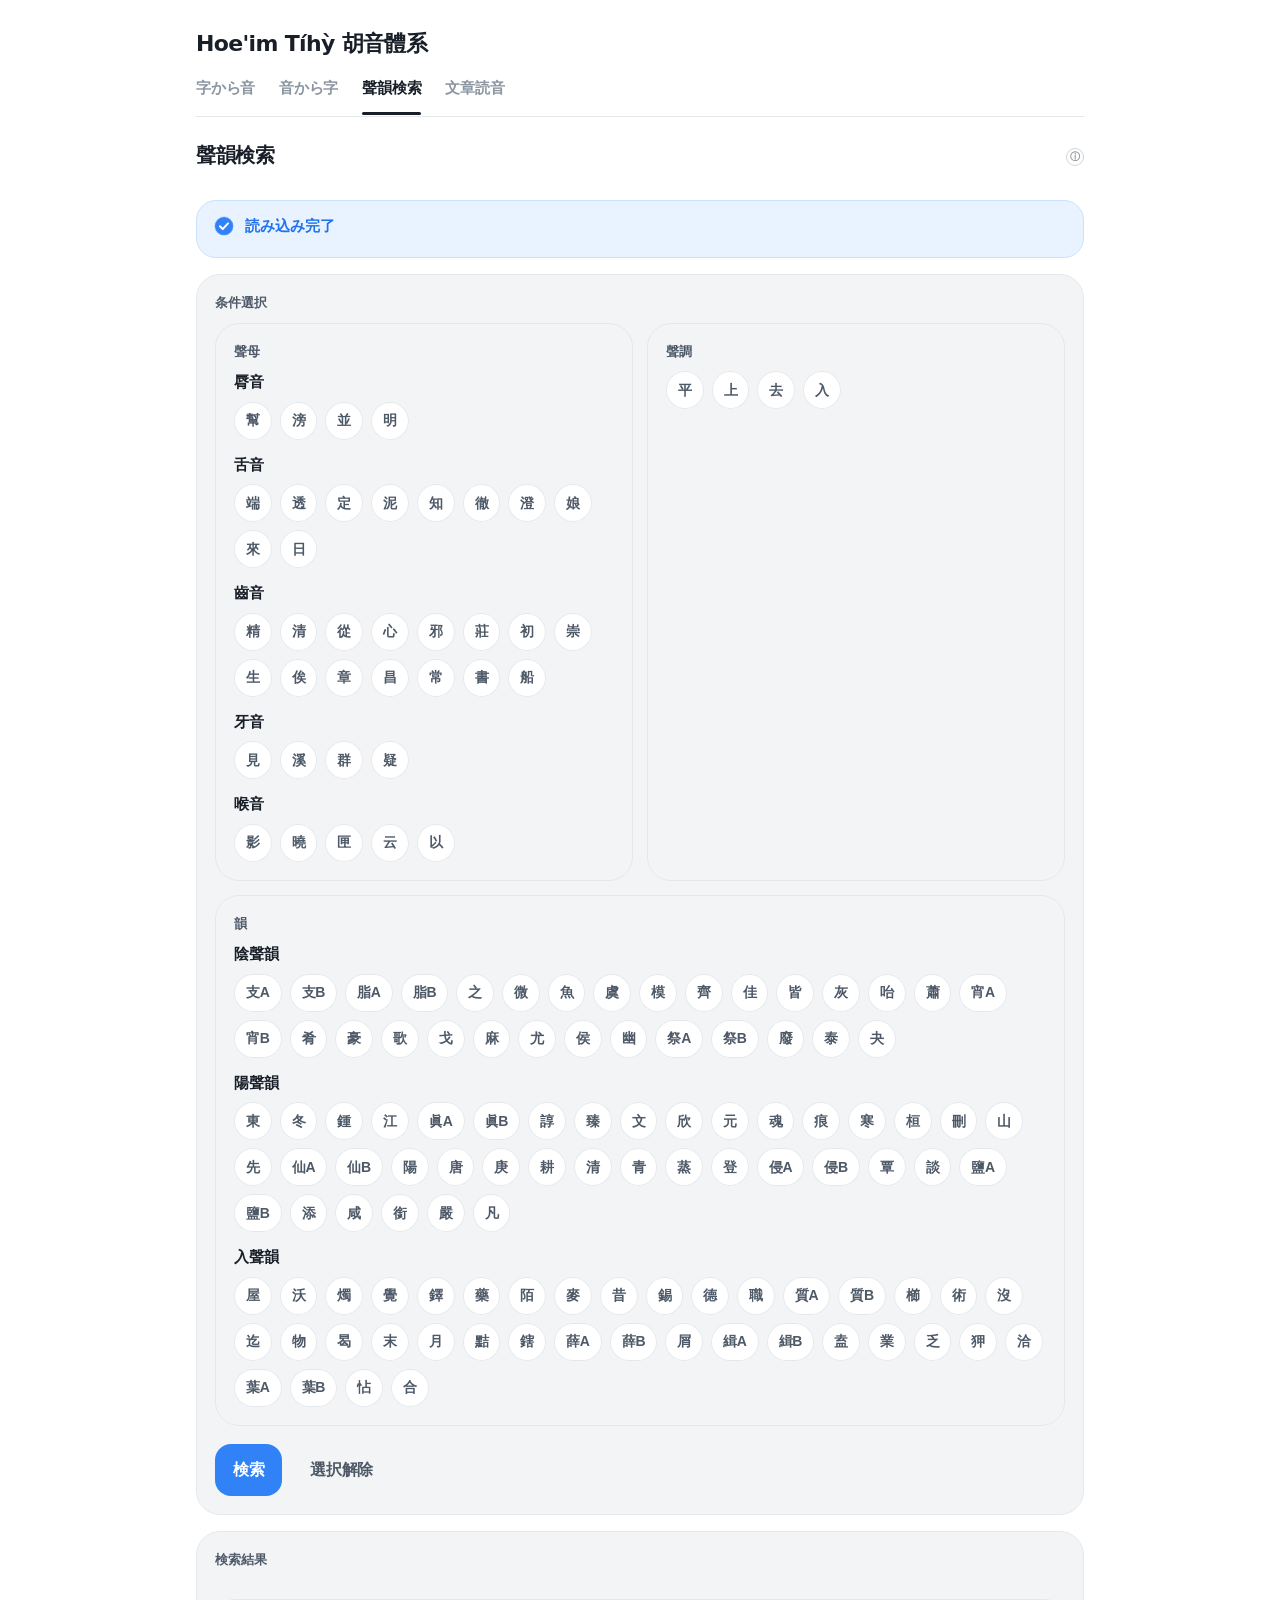
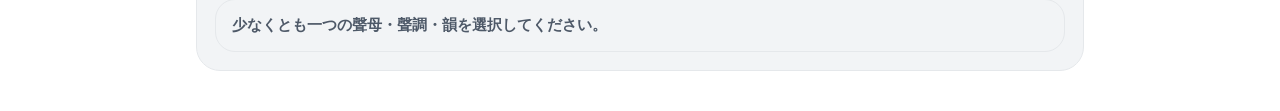
==== mc-tools.html @ c892bff5 "Add files via upload" ====
<!doctype html>
<html lang="ja">
<head>
  <meta charset="utf-8" />
  <meta name="viewport" content="width=device-width,initial-scale=1" />
  <title>Hoe'im Tíhỳ 胡音體系 | 聲韻検索</title>
  <link rel="stylesheet" href="./site.css?v=20260403n" />
</head>
<body>
<div class="wrap">
  <header class="siteHeader">
    <a class="brand" href="./index.html">Hoe'im Tíhỳ 胡音體系</a>
    <nav class="siteTabs" aria-label="Section navigation">
      <a class="siteTab" href="./index.html">字から音</a>
      <a class="siteTab" href="./sound-search.html">音から字</a>
      <a class="siteTab current" href="./mc-tools.html">聲韻検索</a>
      <a class="siteTab" href="./text-reader.html">文章読音</a>
    </nav>
  </header>

  <section class="card toolCard">
    <div class="sectionHeaderRow">
      <h2 class="sectionTitle">聲韻検索</h2>
      <details class="infoToggle">
        <summary aria-label="このページと使い方"><span class="infoIcon" aria-hidden="true">ⓘ</span></summary>
        <div class="infoPanel">
          <div class="infoLine">聲母・聲調・韻を複数選択して、中古音の条件から対応字を束で確認できます。</div>
          <div class="infoLine">聲母・聲調・韻を複数選択して一致する字を表示します。片方だけの選択でも検索できます。</div>
        </div>
      </details>
    </div>
    <div id="status" class="status warn">辞書を自動読み込み中…</div>

    <div class="filterPanel">
      <div class="sectionLabel">条件選択</div>
      <div class="filterPanels">
        <div class="filterPanel">
          <div class="sectionLabel">聲母</div>
          <div id="initialOptions" class="optionGroupStack"></div>
        </div>
        <div class="filterPanel">
          <div class="sectionLabel">聲調</div>
          <div id="toneOptions" class="optionGrid"></div>
        </div>
        <div class="filterPanel filterPanelWide">
          <div class="sectionLabel">韻</div>
          <div id="rimeOptions" class="optionGroupStack"></div>
        </div>
      </div>

      <div class="row actionRow">
        <button id="mcSearchBtn" class="btnAccent">検索</button>
        <button id="mcClearBtn" class="btnSecondary">選択解除</button>
      </div>
    </div>

    <div class="filterPanel">
      <div class="sectionLabel">検索結果</div>
      <div id="mcSummary" class="selectionMeta"></div>
      <div id="mcOut" class="out"></div>
    </div>
  </section>
</div>

<script src="./Kuankhiunn0704.txt.js?v=20260331a"></script>
<script src="./dictionary-core.js?v=20260421a"></script>
<script>
const core = window.HuDictionaryCore;
let dictionary = null;
const DEFAULT_SOURCE_URL = `./${core.LOCAL_SOURCE_NAME}`;
const selectedInitialMus = new Set();
const selectedRimeNames = new Set();
const selectedTones = new Set();

const TONE_ORDER = ["平", "上", "去", "入"];

const INITIAL_GROUPS = [
  { label: "脣音", values: ["幫", "滂", "並", "明", "非", "敷", "奉", "微"] },
  { label: "舌音", values: ["端", "透", "定", "泥", "知", "徹", "澄", "娘", "來", "日"] },
  { label: "齒音", values: ["精", "清", "從", "心", "邪", "莊", "初", "崇", "生", "俟", "章", "昌", "常", "書", "船", "照", "穿", "牀", "審", "禅"] },
  { label: "牙音", values: ["見", "溪", "群", "疑"] },
  { label: "喉音", values: ["影", "曉", "匣", "云", "以", "喩"] }
];

const YIN_RIMES = ["支A", "支B", "脂A", "脂B", "之", "微", "魚", "虞", "模", "齊", "佳", "皆", "灰", "咍", "蕭", "宵A", "宵B", "肴", "豪", "歌", "戈", "麻", "尤", "侯", "幽", "祭A", "祭B", "廢", "泰", "夬"];
const YANG_RIMES = ["東", "冬", "鍾", "江", "眞A", "眞B", "諄", "臻", "文", "欣", "元", "魂", "痕", "寒", "桓", "刪", "山", "先", "仙A", "仙B", "陽", "唐", "庚", "耕", "清", "青", "蒸", "登", "侵A", "侵B", "覃", "談", "鹽A", "鹽B", "添", "咸", "銜", "嚴", "凡"];
const RU_RIME_LABELS = {
  "東": "屋",
  "冬": "沃",
  "鍾": "燭",
  "江": "覺",
  "唐": "鐸",
  "陽": "藥",
  "庚": "陌",
  "耕": "麥",
  "清": "昔",
  "青": "錫",
  "登": "德",
  "蒸": "職",
  "眞A": "質A",
  "眞B": "質B",
  "臻": "櫛",
  "諄": "術",
  "魂": "沒",
  "欣": "迄",
  "文": "物",
  "寒": "曷",
  "桓": "末",
  "元": "月",
  "刪": "黠",
  "山": "鎋",
  "仙A": "薛A",
  "仙B": "薛B",
  "先": "屑",
  "侵A": "緝A",
  "侵B": "緝B",
  "談": "盍",
  "嚴": "業",
  "凡": "乏",
  "銜": "狎",
  "咸": "洽",
  "鹽A": "葉A",
  "鹽B": "葉B",
  "添": "怗",
  "覃": "合"
};

function setStatus(msg, kind = "warn"){
  const el = document.getElementById("status");
  el.className = `status ${kind}`;
  if (kind === "ok") {
    el.innerHTML = `
      <span class="statusContent">
        <span class="statusCheck" aria-hidden="true">
          <svg viewBox="0 0 24 24" focusable="false">
            <circle class="statusCheckCircle" cx="12" cy="12" r="10"></circle>
            <path class="statusCheckMark" d="M7.6 12.3l3 3.1 5.8-6.2"></path>
          </svg>
        </span>
        <span class="statusText">${core.escapeHtml(msg)}</span>
      </span>
    `;
    return;
  }
  el.textContent = msg;
}

function syncSelectionSet(target, allowedValues){
  const allowed = new Set(allowedValues);
  Array.from(target).forEach((value) => {
    if (!allowed.has(value)) target.delete(value);
  });
}

function toggleSelection(target, value){
  if (target.has(value)) target.delete(value);
  else target.add(value);
}

function buildGroupedSections(availableValues, groups){
  const available = new Set(availableValues);
  const used = new Set();
  const sections = [];

  groups.forEach((group) => {
    const options = group.values
      .filter((value) => available.has(value))
      .map((value) => ({ value, label: value }));
    if (!options.length) return;
    options.forEach((option) => used.add(option.value));
    sections.push({ label: group.label, options });
  });

  const extras = availableValues
    .filter((value) => !used.has(value))
    .map((value) => ({ value, label: value }));
  if (extras.length) sections.push({ label: "その他", options: extras });

  return sections;
}

function buildRimeSections(availableValues){
  const available = new Set(availableValues);
  const used = new Set();
  const sections = [];

  const yinOptions = YIN_RIMES
    .filter((value) => available.has(value))
    .map((value) => ({ value, label: value }));
  if (yinOptions.length) {
    yinOptions.forEach((option) => used.add(option.value));
    sections.push({ label: "陰聲韻", options: yinOptions });
  }

  const yangOptions = YANG_RIMES
    .filter((value) => available.has(value))
    .map((value) => ({ value, label: value }));
  if (yangOptions.length) {
    yangOptions.forEach((option) => used.add(option.value));
    sections.push({ label: "陽聲韻", options: yangOptions });
  }

  const ruOptions = Object.entries(RU_RIME_LABELS)
    .filter(([value]) => available.has(value))
    .map(([value, label]) => ({ value, label, forceTone: "入" }));
  if (ruOptions.length) sections.push({ label: "入聲韻", options: ruOptions });

  const extras = availableValues
    .filter((value) => !used.has(value))
    .map((value) => ({ value, label: value }));
  if (extras.length) sections.push({ label: "その他", options: extras });

  return sections;
}

function renderOptionButtons(containerId, values, selectedSet){
  const container = document.getElementById(containerId);
  container.innerHTML = "";

  if (!values.length) {
    container.innerHTML = '<div class="selectionMeta">辞書を読み込むと選択肢が出ます。</div>';
    return;
  }

  values.forEach((value) => {
    const button = document.createElement("button");
    button.type = "button";
    button.className = `optionChip${selectedSet.has(value) ? " selected" : ""}`;
    button.textContent = value;
    button.addEventListener("click", () => {
      toggleSelection(selectedSet, value);
      renderFilterControls();
      renderMcSearch();
    });
    container.appendChild(button);
  });
}

function renderGroupedOptionButtons(containerId, sections, selectedSet){
  const container = document.getElementById(containerId);
  container.innerHTML = "";

  if (!dictionary || !sections.length) {
    container.innerHTML = '<div class="selectionMeta">辞書を読み込むと選択肢が出ます。</div>';
    return;
  }

  sections.forEach((section) => {
    const group = document.createElement("div");
    group.className = "optionGroup";

    const title = document.createElement("div");
    title.className = "optionGroupTitle";
    title.textContent = section.label;
    group.appendChild(title);

    const grid = document.createElement("div");
    grid.className = "optionGrid";

    section.options.forEach((option) => {
      const button = document.createElement("button");
      button.type = "button";
      button.className = `optionChip${selectedSet.has(option.value) ? " selected" : ""}`;
      button.textContent = option.label;
      button.addEventListener("click", () => {
        toggleSelection(selectedSet, option.value);
        if (option.forceTone && selectedSet.has(option.value)) {
          selectedTones.add(option.forceTone);
        }
        renderFilterControls();
        renderMcSearch();
      });
      grid.appendChild(button);
    });

    group.appendChild(grid);
    container.appendChild(group);
  });
}

function formatToneList(tones){
  const toneSet = new Set(tones);
  return TONE_ORDER.filter((tone) => toneSet.has(tone));
}

function formatRimeSummary(rimes, tones){
  const toneList = formatToneList(tones);
  const useRuLabels = toneList.length === 1 && toneList[0] === "入";
  return rimes.map((rime) => useRuLabels ? (RU_RIME_LABELS[rime] || rime) : rime);
}

function renderFilterControls(){
  const initials = dictionary ? dictionary.initialMus : [];
  const rimes = dictionary ? dictionary.rimeNames : [];
  renderGroupedOptionButtons("initialOptions", buildGroupedSections(initials, INITIAL_GROUPS), selectedInitialMus);
  renderOptionButtons("toneOptions", TONE_ORDER, selectedTones);
  renderGroupedOptionButtons("rimeOptions", buildRimeSections(rimes), selectedRimeNames);
}

function renderMcSearch(){
  const summary = document.getElementById("mcSummary");
  const out = document.getElementById("mcOut");
  summary.textContent = "";
  out.innerHTML = "";

  if (!dictionary){
    out.innerHTML = '<div class="status warn">DBが未読み込みです。</div>';
    return;
  }

  const filters = {
    initialMus: Array.from(selectedInitialMus),
    rimeNames: Array.from(selectedRimeNames),
    tones: Array.from(selectedTones)
  };

  if (!filters.initialMus.length && !filters.rimeNames.length && !filters.tones.length) {
    out.innerHTML = '<div class="status warn">少なくとも一つの聲母・聲調・韻を選択してください。</div>';
    return;
  }

  const result = core.searchByMcFilters(dictionary, filters);
  const toneSummary = formatToneList(result.tones);
  const rimeSummary = formatRimeSummary(result.rimeNames, result.tones);
  summary.textContent = `聲母: ${result.initialMus.length ? result.initialMus.join(" / ") : "指定なし"} ・ 聲調: ${toneSummary.length ? toneSummary.join(" / ") : "指定なし"} ・ 韻: ${rimeSummary.length ? rimeSummary.join(" / ") : "指定なし"} ・ 一致字数: ${result.items.length} ・ 一致件数: ${result.entryCount}`;

  if (!result.items.length) {
    out.innerHTML = '<div class="status warn">一致する字は見つかりませんでした。</div>';
    return;
  }

  const block = document.createElement("div");
  block.className = "charBlock";

  const title = document.createElement("div");
  title.className = "charTitle";
  title.innerHTML = `<div class="readingHeading">結果</div><div class="meta">表示順：字順</div>`;
  block.appendChild(title);

  const grid = document.createElement("div");
  grid.className = "charGrid";

  result.items.forEach((item) => {
    const readingsHtml = item.readings.map((reading) =>
      `<span class="readingChip mono">${core.escapeHtml(reading)}</span>`
    ).join("");

    const tile = document.createElement("div");
    tile.className = "charTile";
    tile.title = item.xiaoyun.join(" / ");
    tile.innerHTML = `
      <div class="charTileHan">${core.escapeHtml(item.char)}</div>
      <div class="charTileMeta">${core.escapeHtml(item.initialMus.join("・"))} / ${core.escapeHtml(item.rimeNames.join("・"))} / ${core.escapeHtml(item.tones.join("・"))}</div>
      ${item.matchCount > 1 ? `<div class="charTileMeta">${item.matchCount}件</div>` : ""}
      <div class="charTileReadings">${readingsHtml}</div>
    `;
    grid.appendChild(tile);
  });

  block.appendChild(grid);
  out.appendChild(block);
}

async function loadDictionary(rawUrl = DEFAULT_SOURCE_URL){
  try {
    setStatus(`取得中… ${core.normalizeTextUrl(rawUrl)}`, "warn");
    const result = await core.loadDictionaryFromUrl(rawUrl);
    dictionary = result.dictionary;
    syncSelectionSet(selectedInitialMus, dictionary.initialMus);
    syncSelectionSet(selectedRimeNames, dictionary.rimeNames);
    syncSelectionSet(selectedTones, TONE_ORDER);
    renderFilterControls();
    renderMcSearch();
    setStatus(
      "読み込み完了",
      dictionary.stats.missingCount ? "warn" : "ok"
    );
  } catch (error) {
    setStatus(`取得失敗：${String(error)}`, "bad");
  }
}

document.getElementById("mcSearchBtn").addEventListener("click", renderMcSearch);
document.getElementById("mcClearBtn").addEventListener("click", () => {
  selectedInitialMus.clear();
  selectedRimeNames.clear();
  selectedTones.clear();
  renderFilterControls();
  renderMcSearch();
});

window.addEventListener("DOMContentLoaded", () => {
  renderFilterControls();
  loadDictionary();
});
</script>
</body>
</html>
---- site.css ----
:root {
  color-scheme: light;
  --bg: #ffffff;
  --surface: #ffffff;
  --surface-soft: #f2f4f6;
  --surface-muted: #eef2f5;
  --surface-accent: #e8f3ff;
  --line: #e5e8eb;
  --line-strong: #d1d6db;
  --text: #191f28;
  --text-soft: #4e5968;
  --text-muted: #8b95a1;
  --accent: #3182f6;
  --accent-strong: #2272eb;
  --accent-soft: #e8f3ff;
  --accent-line: #c9e2ff;
  --danger: #f04452;
  --danger-soft: #ffeeee;
  --danger-line: #ffd4d6;
  --shadow-sm: 0 1px 2px rgba(2, 32, 71, 0.04), 0 8px 24px rgba(2, 32, 71, 0.04);
  --shadow-focus: 0 0 0 4px rgba(49, 130, 246, 0.15);
}

* {
  box-sizing: border-box;
}

html {
  background: var(--bg);
}

body {
  margin: 0;
  background: var(--bg);
  color: var(--text);
  font-family: system-ui, -apple-system, "Segoe UI", Roboto, "Noto Sans JP", sans-serif;
  line-height: 1.5;
}

a {
  color: inherit;
}

.wrap {
  display: flex;
  flex-direction: column;
  gap: 18px;
  max-width: 920px;
  margin: 0 auto;
  padding: 28px 16px 40px;
}

.siteHeader {
  display: flex;
  flex-direction: column;
  gap: 18px;
  padding: 0 0 6px;
}

.brand {
  display: inline-block;
  text-decoration: none;
  color: var(--text);
  font-size: 22px;
  line-height: 31px;
  font-weight: 700;
  letter-spacing: -0.03em;
}

.siteTabs {
  display: flex;
  align-items: center;
  gap: 24px;
  overflow-x: auto;
  padding-bottom: 2px;
  border-bottom: 1px solid var(--line);
  scrollbar-width: none;
}

.siteTabs::-webkit-scrollbar {
  display: none;
}

.siteTab {
  position: relative;
  flex: 0 0 auto;
  padding: 0 0 14px;
  text-decoration: none;
  color: var(--text-muted);
  font-size: 15px;
  line-height: 22.5px;
  font-weight: 600;
  letter-spacing: -0.015em;
  transition: color 0.18s ease;
}

.siteTab:hover,
.siteTab.current {
  color: var(--text);
}

.siteTab.current::after {
  content: "";
  position: absolute;
  left: 0;
  right: 0;
  bottom: -1px;
  height: 3px;
  border-radius: 999px;
  background: var(--text);
}

.pageLead {
  margin: 0 0 14px;
  color: var(--text-soft);
  font-size: 15px;
  line-height: 22.5px;
  max-width: 680px;
}

.infoToggle {
  position: relative;
  display: inline-block;
  flex: 0 0 auto;
  margin: 0;
  padding: 0;
  border: 0;
  background: transparent;
}

.infoToggle summary {
  display: inline-flex;
  align-items: center;
  justify-content: center;
  width: 18px;
  height: 18px;
  padding: 0;
  border-radius: 999px;
  border: 1px solid var(--line-strong);
  background: var(--surface);
  box-shadow: none;
  color: var(--text-muted);
  cursor: pointer;
  list-style: none;
  font-size: 10px;
  line-height: 1;
  font-weight: 700;
  transition: background-color 0.18s ease, color 0.18s ease, border-color 0.18s ease, box-shadow 0.18s ease;
}

.infoToggle summary::-webkit-details-marker {
  display: none;
}

.infoToggle summary:hover {
  background: var(--surface-soft);
  color: var(--text-soft);
}

.infoToggle[open] summary {
  background: var(--surface);
  color: var(--accent-strong);
  border-color: var(--accent-strong);
  box-shadow: 0 8px 20px rgba(49, 130, 246, 0.12);
}

.infoIcon {
  display: inline-flex;
  align-items: center;
  justify-content: center;
  width: 100%;
  height: 100%;
  color: currentColor;
  font-size: 10px;
  line-height: 1;
  font-weight: 700;
  font-style: normal;
}

.infoToggle[open] .infoIcon {
  color: currentColor;
}

.infoPanel {
  position: absolute;
  right: 0;
  left: auto;
  top: calc(100% + 12px);
  z-index: 40;
  width: min(420px, calc(100vw - 48px));
  padding: 14px 16px;
  border: 1px solid var(--line);
  border-radius: 22px;
  background: var(--surface);
  color: var(--text-soft);
  box-shadow: 0 18px 40px rgba(25, 31, 40, 0.12), 0 2px 6px rgba(25, 31, 40, 0.06);
  font-size: 15px;
  line-height: 22.5px;
  animation: infoPopupIn 180ms ease-out;
}

.infoLine + .infoLine {
  margin-top: 8px;
}

@keyframes infoPopupIn {
  0% {
    opacity: 0;
    transform: translateY(-4px) scale(0.98);
  }
  100% {
    opacity: 1;
    transform: translateY(0) scale(1);
  }
}

.sectionHeaderRow {
  display: flex;
  align-items: center;
  justify-content: space-between;
  gap: 12px;
}

.sectionHeaderRowLabel {
  margin-bottom: 10px;
}

.sectionHeaderRow .sectionTitle,
.sectionHeaderRow .sectionLabel {
  margin: 0;
}

.card {
  padding: 0;
  border: 0;
  border-radius: 0;
  background: transparent;
  box-shadow: none;
}

.grid2 {
  display: grid;
  grid-template-columns: 1fr 1fr;
  gap: 12px;
}

.row {
  display: flex;
  flex-wrap: wrap;
  align-items: center;
  gap: 10px;
}

.actionRow {
  margin-top: 18px;
}

input[type="text"],
input[type="url"],
textarea {
  appearance: none;
  width: 100%;
  border: 0;
  border-radius: 18px;
  background: var(--surface-soft);
  color: var(--text);
  transition: box-shadow 0.18s ease, background-color 0.18s ease;
}

input[type="text"],
input[type="url"] {
  flex: 1 1 280px;
  min-width: 0;
  min-height: 54px;
  padding: 0 18px;
  font-size: 17px;
  line-height: 25.5px;
  font-weight: 500;
}

textarea {
  min-height: 148px;
  padding: 16px 18px;
  resize: vertical;
  font-size: 15px;
  line-height: 22.5px;
  font-family: system-ui, -apple-system, "Segoe UI", Roboto, "Noto Sans JP", sans-serif;
}

input::placeholder,
textarea::placeholder {
  color: var(--text-muted);
}

input[type="text"]:focus,
input[type="url"]:focus,
textarea:focus {
  outline: none;
  background: var(--surface);
  box-shadow: var(--shadow-focus);
}

#rimeNames,
#missingKeys {
  font-family: ui-monospace, SFMono-Regular, Menlo, Consolas, monospace;
  font-size: 13px;
  line-height: 19.5px;
}

button {
  touch-action: manipulation;
  -webkit-tap-highlight-color: rgba(0, 0, 0, 0);
  display: inline-flex;
  align-items: center;
  justify-content: center;
  min-height: 52px;
  padding: 0 18px;
  border: 0;
  border-radius: 16px;
  background: var(--surface-soft);
  color: var(--text-soft);
  cursor: pointer;
  font-size: 16px;
  line-height: 24px;
  font-weight: 600;
  letter-spacing: -0.02em;
  transition: background-color 0.18s ease, color 0.18s ease, box-shadow 0.18s ease, transform 0.18s ease;
}

button:hover {
  background: var(--surface-muted);
}

button:focus-visible {
  outline: none;
  box-shadow: var(--shadow-focus);
}

button:active {
  transform: translateY(1px);
}

.btnAccent {
  background: var(--accent);
  color: #ffffff;
}

.btnAccent:hover {
  background: var(--accent-strong);
}

.btnSecondary {
  background: var(--surface-soft);
  color: var(--text-soft);
}

.btnSecondary:hover {
  background: var(--surface-muted);
  color: var(--text);
}

.hint {
  margin-top: 10px;
  color: var(--text-soft);
  font-size: 13px;
  line-height: 19.5px;
}

.status {
  margin-top: 14px;
  padding: 14px 16px;
  border: 1px solid var(--line);
  border-radius: 20px;
  background: var(--surface-soft);
  color: var(--text-soft);
  font-size: 15px;
  line-height: 22.5px;
  font-weight: 600;
}

.statusContent {
  display: inline-flex;
  align-items: center;
  gap: 10px;
}

.statusText {
  display: inline-block;
}

.statusCheck {
  width: 22px;
  height: 22px;
  flex: 0 0 auto;
}

.statusCheck svg {
  display: block;
  width: 100%;
  height: 100%;
}

.statusCheckCircle {
  fill: var(--accent);
  transform-origin: 50% 50%;
  animation: statusCheckPop 360ms cubic-bezier(0.2, 0.9, 0.28, 1.12) both;
}

.statusCheckMark {
  fill: none;
  stroke: #ffffff;
  stroke-width: 2.2;
  stroke-linecap: round;
  stroke-linejoin: round;
  stroke-dasharray: 16;
  stroke-dashoffset: 16;
  animation: statusCheckDraw 260ms ease-out 120ms forwards;
}

.ok {
  background: var(--accent-soft);
  border-color: var(--accent-line);
  color: var(--accent-strong);
}

.warn {
  background: var(--surface-soft);
  border-color: var(--line);
  color: var(--text-soft);
}

.bad {
  background: var(--danger-soft);
  border-color: var(--danger-line);
  color: var(--danger);
}

@keyframes statusCheckPop {
  0% {
    opacity: 0;
    transform: scale(0.72);
  }
  100% {
    opacity: 1;
    transform: scale(1);
  }
}

@keyframes statusCheckDraw {
  0% {
    stroke-dashoffset: 16;
  }
  100% {
    stroke-dashoffset: 0;
  }
}

.out {
  display: flex;
  flex-direction: column;
  gap: 16px;
  margin-top: 16px;
}

.charBlock {
  padding: 18px;
  border: 1px solid var(--line);
  border-radius: 24px;
  background: var(--surface-soft);
}

.charTitle {
  display: flex;
  align-items: center;
  justify-content: space-between;
  gap: 12px;
  flex-wrap: wrap;
}

.han,
.readingHeading {
  color: var(--text);
  font-size: 22px;
  line-height: 31px;
  font-weight: 700;
  letter-spacing: -0.03em;
}

.meta {
  color: var(--text-soft);
  font-size: 13px;
  line-height: 19.5px;
}

.entry {
  margin-top: 12px;
  padding: 16px;
  border-radius: 22px;
  background: var(--surface);
  box-shadow: inset 0 0 0 1px var(--line);
}

.entryHeader {
  display: flex;
  align-items: center;
  flex-wrap: wrap;
  gap: 8px;
}

.tag {
  display: inline-flex;
  align-items: center;
  min-height: 28px;
  padding: 0 10px;
  border-radius: 999px;
  background: var(--surface-soft);
  color: var(--text-soft);
  box-shadow: inset 0 0 0 1px var(--line);
  font-size: 12px;
  line-height: 18px;
  font-weight: 600;
}

.mono {
  font-family: ui-monospace, SFMono-Regular, Menlo, Consolas, monospace;
}

.reading {
  margin-top: 10px;
  color: var(--text);
  font-size: 20px;
  line-height: 29px;
  font-weight: 700;
}

.small {
  margin-top: 8px;
  color: var(--text-soft);
  font-size: 13px;
  line-height: 19.5px;
}

.resultsSummary {
  padding: 12px 14px;
  border-radius: 18px;
  background: var(--surface-soft);
  color: var(--text-soft);
  font-size: 13px;
  line-height: 19.5px;
}

.resultsSummary:empty,
.selectionMeta:empty {
  display: none;
}

.charGrid {
  display: grid;
  grid-template-columns: repeat(auto-fit, minmax(140px, 1fr));
  gap: 12px;
  margin-top: 14px;
}

.charTile {
  min-width: 0;
  padding: 16px 14px;
  border: 1px solid var(--line);
  border-radius: 22px;
  background: var(--surface);
  text-align: left;
}

.charTileHan {
  color: var(--text);
  font-size: 28px;
  line-height: 1.05;
  font-weight: 700;
  letter-spacing: -0.03em;
}

.charTileMeta {
  margin-top: 8px;
  color: var(--text-soft);
  font-size: 12px;
  line-height: 18px;
}

.charTileReadings {
  display: flex;
  flex-wrap: wrap;
  justify-content: flex-start;
  gap: 6px;
  margin-top: 12px;
}

.readingChip {
  display: inline-flex;
  align-items: center;
  min-height: 28px;
  padding: 0 10px;
  border-radius: 999px;
  background: var(--surface-soft);
  color: var(--text-soft);
  box-shadow: inset 0 0 0 1px rgba(78, 89, 104, 0.08);
  font-size: 12px;
  line-height: 18px;
  font-weight: 600;
}

.readingChip.matched {
  background: var(--accent-soft);
  color: var(--accent-strong);
  box-shadow: inset 0 0 0 1px var(--accent-line);
}

details {
  margin-top: 16px;
  padding: 0 16px 16px;
  border: 1px solid var(--line);
  border-radius: 22px;
  background: var(--surface-soft);
}

summary {
  padding: 16px 0 14px;
  cursor: pointer;
  color: var(--text);
  font-size: 15px;
  line-height: 22.5px;
  font-weight: 600;
}

summary::marker {
  color: var(--text-muted);
}

.toolGrid {
  display: grid;
  grid-template-columns: minmax(0, 1.15fr) minmax(0, 0.85fr);
  gap: 16px;
  margin-top: 16px;
}

.toolCard {
  display: flex;
  flex-direction: column;
  gap: 16px;
}

.sectionTitle {
  margin: 0;
  color: var(--text);
  font-size: 20px;
  line-height: 29px;
  font-weight: 700;
  letter-spacing: -0.025em;
}

.sectionLead {
  margin: 0;
  color: var(--text-soft);
  font-size: 15px;
  line-height: 22.5px;
}

.filterPanels {
  display: grid;
  grid-template-columns: 1fr 1fr;
  gap: 14px;
}

.filterPanel {
  padding: 18px;
  border: 1px solid var(--line);
  border-radius: 24px;
  background: var(--surface-soft);
}

.searchPanel {
  background: var(--surface);
}

.filterPanelWide {
  grid-column: 1 / -1;
}

.sectionLabel {
  margin: 0 0 10px;
  color: var(--text-soft);
  font-size: 13px;
  line-height: 19.5px;
  font-weight: 600;
}

.optionGroupStack {
  display: flex;
  flex-direction: column;
  gap: 14px;
}

.optionGroup {
  display: flex;
  flex-direction: column;
  gap: 8px;
}

.optionGroupTitle {
  margin: 0;
  color: var(--text);
  font-size: 15px;
  line-height: 22.5px;
  font-weight: 700;
}

.optionGrid {
  display: flex;
  flex-wrap: wrap;
  gap: 8px;
  max-height: 320px;
  overflow: auto;
}

.optionChip {
  min-height: 38px;
  padding: 0 12px;
  border-radius: 999px;
  background: var(--surface);
  color: var(--text-soft);
  box-shadow: inset 0 0 0 1px var(--line);
  font-size: 14px;
  line-height: 21px;
  font-weight: 600;
}

.optionChip:hover {
  background: var(--surface-muted);
}

.optionChip.selected {
  background: var(--accent-soft);
  color: var(--accent-strong);
  box-shadow: inset 0 0 0 1px var(--accent-line);
}

.optionChip.selected:hover {
  background: var(--accent-soft);
}

.selectionMeta {
  color: var(--text-soft);
  font-size: 13px;
  line-height: 19.5px;
}

.textAreaInput,
.textAreaOutput {
  min-height: 180px;
  font-size: 17px;
  line-height: 25.5px;
}

.textAreaOutput {
  min-height: 220px;
}

.transcriptionComposer {
  min-height: 220px;
  padding: 16px 18px;
  border: 1px solid var(--line);
  border-radius: 24px;
  background: var(--surface-soft);
  color: var(--text);
  font-size: 17px;
  line-height: 2;
  white-space: pre-wrap;
  word-break: break-word;
}

.transcriptionToken {
  display: inline;
  color: var(--text);
}

.transcriptionHoverTarget {
  display: inline-block;
  cursor: default;
}

.transcriptionMissing {
  color: var(--text-soft);
}

.transcriptionChoices {
  display: inline-flex;
  flex-wrap: wrap;
  gap: 6px;
  margin: 0 2px;
  vertical-align: middle;
}

.transcriptionChoice {
  min-height: 24px;
  padding: 0 8px;
  border-radius: 999px;
  background: var(--surface);
  color: var(--text-soft);
  box-shadow: inset 0 0 0 1px var(--line);
  font-size: 12px;
  line-height: 18px;
  font-weight: 600;
}

.transcriptionChoice:hover {
  background: var(--surface-muted);
}

.transcriptionChoice.selected {
  background: var(--accent-soft);
  color: var(--accent-strong);
  box-shadow: inset 0 0 0 1px var(--accent-line);
}

.transcriptionChoice.selected:hover {
  background: var(--accent-soft);
}

.floatingMemo {
  position: fixed;
  left: 0;
  top: 0;
  z-index: 1000;
  display: none;
  min-height: 24px;
  padding: 4px 8px;
  border: 1px solid rgba(0, 0, 0, 0.08);
  border-radius: 10px;
  background: rgba(25, 31, 40, 0.96);
  color: #ffffff;
  box-shadow: 0 10px 24px rgba(0, 0, 0, 0.18);
  font-size: 12px;
  line-height: 18px;
  font-weight: 600;
  white-space: nowrap;
  pointer-events: none;
}

.floatingMemo.visible {
  display: block;
}

@media (max-width: 760px) {
  .wrap {
    padding: 14px 12px 28px;
  }

  .siteHeader,
  .card {
    padding: 0;
    border-radius: 0;
  }

  .brand {
    font-size: 20px;
    line-height: 29px;
  }

  .siteTabs {
    gap: 20px;
  }

  .grid2,
  .toolGrid,
  .filterPanels {
    grid-template-columns: 1fr;
  }

  .row > input[type="text"],
  .row > input[type="url"] {
    flex-basis: 100%;
  }

  .row > button {
    flex: 1 1 140px;
  }

  .charGrid {
    grid-template-columns: repeat(auto-fit, minmax(128px, 1fr));
  }

  .transcriptionComposer,
  .textAreaInput,
  .textAreaOutput {
    min-height: 180px;
  }
}
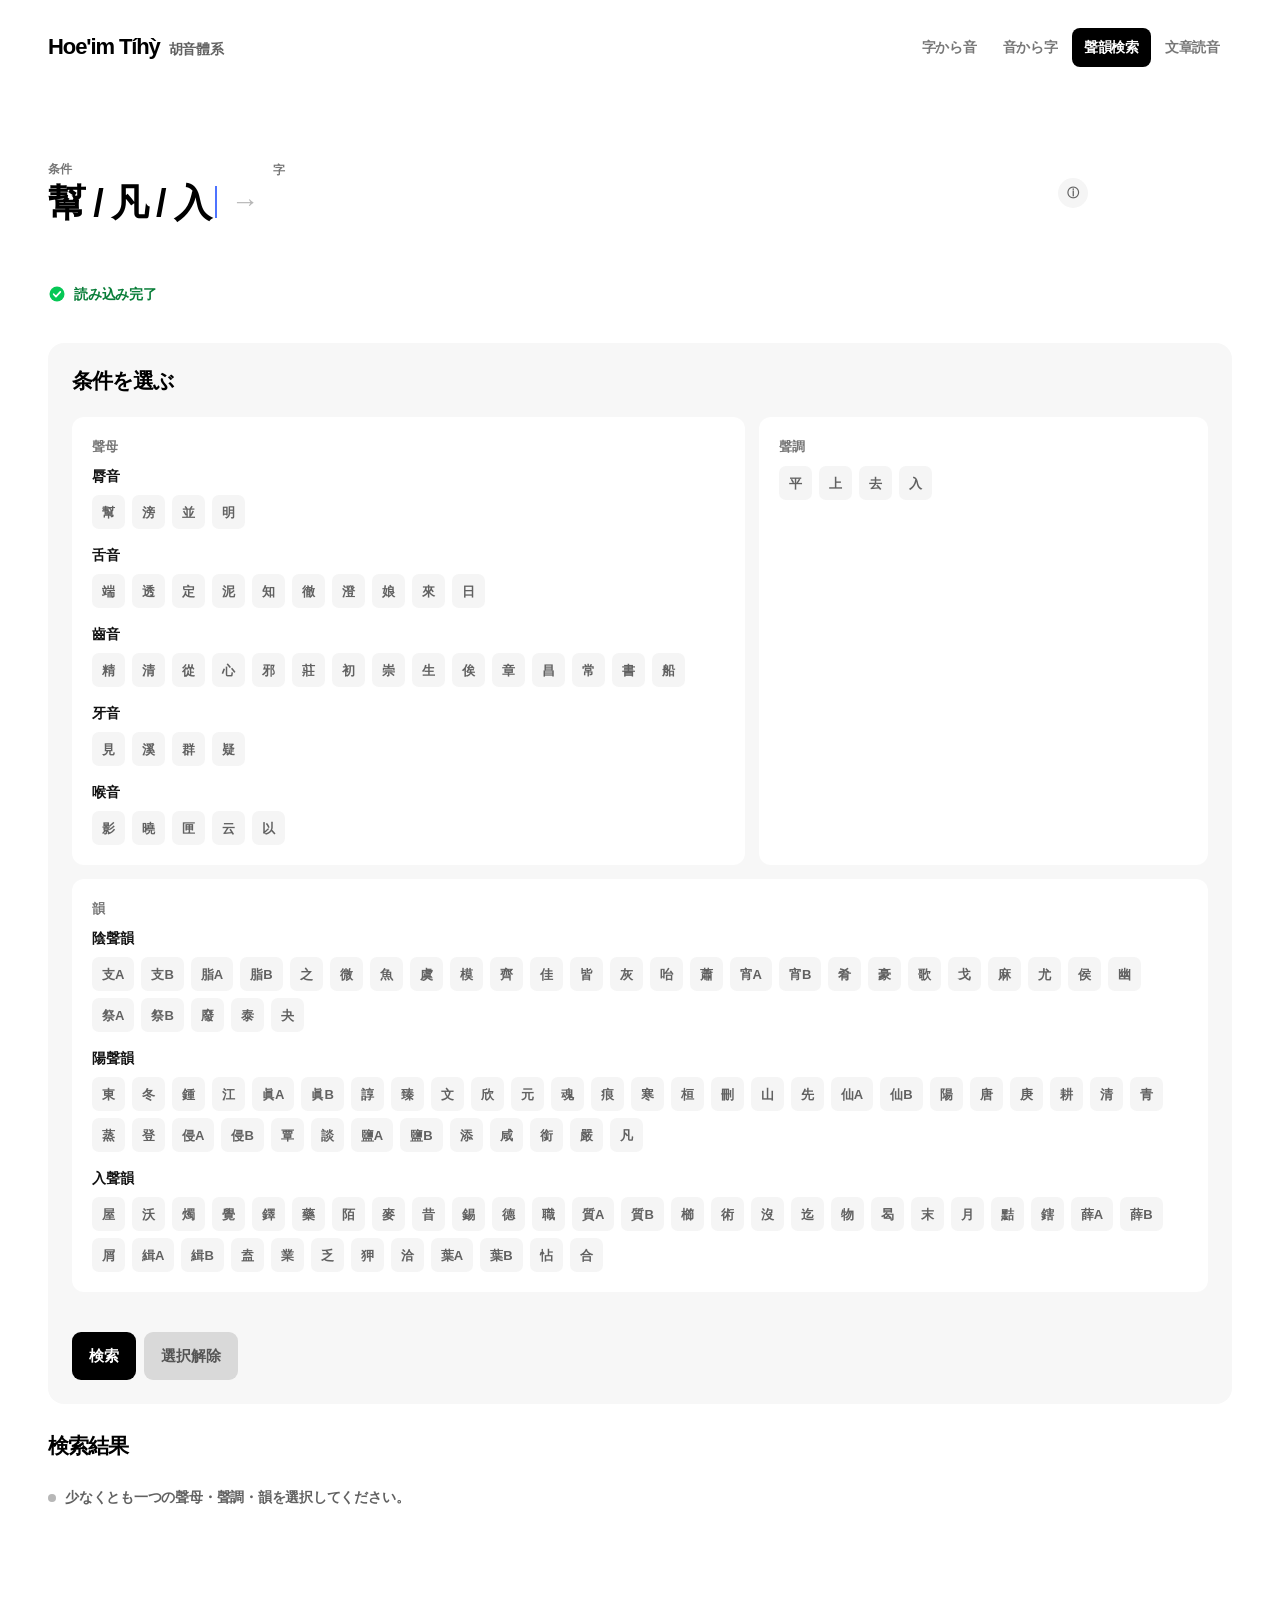
==== commit ba6a9cf6: "Add files via upload" ====
--- a/mc-tools.html
+++ b/mc-tools.html
@@ -4,12 +4,12 @@
   <meta charset="utf-8" />
   <meta name="viewport" content="width=device-width,initial-scale=1" />
   <title>Hoe'im Tíhỳ 胡音體系 | 聲韻検索</title>
-  <link rel="stylesheet" href="./site.css?v=20260403n" />
+  <link rel="stylesheet" href="./site.css?v=20260829g" />
 </head>
 <body>
-<div class="wrap">
-  <header class="siteHeader">
-    <a class="brand" href="./index.html">Hoe'im Tíhỳ 胡音體系</a>
+<div class="appShell">
+  <header class="globalHeader">
+    <a class="brand" href="./index.html"><span>Hoe'im Tíhỳ</span><span class="brandScript">胡音體系</span></a>
     <nav class="siteTabs" aria-label="Section navigation">
       <a class="siteTab" href="./index.html">字から音</a>
       <a class="siteTab" href="./sound-search.html">音から字</a>
@@ -18,9 +18,15 @@
     </nav>
   </header>
 
-  <section class="card toolCard">
-    <div class="sectionHeaderRow">
-      <h2 class="sectionTitle">聲韻検索</h2>
+  <main class="workspace">
+  <section class="toolCard">
+    <section class="toolDemo" data-tool-demo="mc" aria-label="聲韻から字の例">
+      <h1 class="visuallyHidden">聲韻検索</h1>
+      <div class="toolDemoTrack" aria-hidden="true">
+        <div class="toolDemoPart"><span class="toolDemoKicker">条件</span><span class="toolDemoValue toolDemoInput" data-demo-input></span></div>
+        <span class="toolDemoArrow">→</span>
+        <div class="toolDemoPart"><span class="toolDemoKicker">字</span><span class="toolDemoValue toolDemoOutput" data-demo-output></span></div>
+      </div>
       <details class="infoToggle">
         <summary aria-label="このページと使い方"><span class="infoIcon" aria-hidden="true">ⓘ</span></summary>
         <div class="infoPanel">
@@ -28,11 +34,11 @@
           <div class="infoLine">聲母・聲調・韻を複数選択して一致する字を表示します。片方だけの選択でも検索できます。</div>
         </div>
       </details>
-    </div>
+    </section>
     <div id="status" class="status warn">辞書を自動読み込み中…</div>
 
-    <div class="filterPanel">
-      <div class="sectionLabel">条件選択</div>
+    <section class="filterWorkspace">
+      <div class="sectionBar"><h2 class="sectionTitle">条件を選ぶ</h2></div>
       <div class="filterPanels">
         <div class="filterPanel">
           <div class="sectionLabel">聲母</div>
@@ -52,18 +58,22 @@
         <button id="mcSearchBtn" class="btnAccent">検索</button>
         <button id="mcClearBtn" class="btnSecondary">選択解除</button>
       </div>
-    </div>
-
-    <div class="filterPanel">
-      <div class="sectionLabel">検索結果</div>
+    </section>
+
+    <section class="resultsArea">
+      <div class="sectionBar"><h2 class="sectionTitle">検索結果</h2></div>
       <div id="mcSummary" class="selectionMeta"></div>
       <div id="mcOut" class="out"></div>
-    </div>
+    </section>
   </section>
+  </main>
 </div>
 
 <script src="./Kuankhiunn0704.txt.js?v=20260331a"></script>
-<script src="./dictionary-core.js?v=20260421a"></script>
+<script src="./frequency-reading-overrides.js?v=20260901f"></script>
+<script src="./dictionary-core.js?v=20260901f"></script>
+<script src="./tool-demo-terms.js?v=20260901c"></script>
+<script src="./tool-demos.js?v=20260901a"></script>
 <script>
 const core = window.HuDictionaryCore;
 let dictionary = null;
@@ -341,8 +351,8 @@
   grid.className = "charGrid";
 
   result.items.forEach((item) => {
-    const readingsHtml = item.readings.map((reading) =>
-      `<span class="readingChip mono">${core.escapeHtml(reading)}</span>`
+    const readingsHtml = (item.readingDetails || []).map((detail) =>
+      `<span class="readingChip mono${detail.readingType === core.READING_TYPE_PURE ? " pure" : ""}">${core.escapeHtml(detail.reading)}</span>`
     ).join("");
 
     const tile = document.createElement("div");
@@ -366,6 +376,7 @@
     setStatus(`取得中… ${core.normalizeTextUrl(rawUrl)}`, "warn");
     const result = await core.loadDictionaryFromUrl(rawUrl);
     dictionary = result.dictionary;
+    window.HuToolDemos?.start(dictionary);
     syncSelectionSet(selectedInitialMus, dictionary.initialMus);
     syncSelectionSet(selectedRimeNames, dictionary.rimeNames);
     syncSelectionSet(selectedTones, TONE_ORDER);
--- a/site.css
+++ b/site.css
@@ -1,24 +1,29 @@
 :root {
   color-scheme: light;
-  --bg: #ffffff;
-  --surface: #ffffff;
-  --surface-soft: #f2f4f6;
-  --surface-muted: #eef2f5;
-  --surface-accent: #e8f3ff;
-  --line: #e5e8eb;
-  --line-strong: #d1d6db;
-  --text: #191f28;
-  --text-soft: #4e5968;
-  --text-muted: #8b95a1;
-  --accent: #3182f6;
-  --accent-strong: #2272eb;
-  --accent-soft: #e8f3ff;
-  --accent-line: #c9e2ff;
-  --danger: #f04452;
-  --danger-soft: #ffeeee;
-  --danger-line: #ffd4d6;
-  --shadow-sm: 0 1px 2px rgba(2, 32, 71, 0.04), 0 8px 24px rgba(2, 32, 71, 0.04);
-  --shadow-focus: 0 0 0 4px rgba(49, 130, 246, 0.15);
+  --black: #000000;
+  --gray-900: #111111;
+  --gray-850: #1a1a1a;
+  --gray-700: #555555;
+  --gray-650: #616161;
+  --gray-500: #777777;
+  --gray-400: #949494;
+  --gray-300: #b7b7b7;
+  --gray-250: #c8c8c8;
+  --gray-200: #d9d9d9;
+  --gray-120: #efefef;
+  --gray-80: #f5f5f5;
+  --gray-60: #f7f7f7;
+  --white: #ffffff;
+  --off-white: #fcfcfc;
+  --blue: #4d73ff;
+  --blue-soft: #eef1ff;
+  --green: #06c755;
+  --green-soft: #e9f9ef;
+  --green-text: #087d38;
+  --red: #d42136;
+  --red-soft: #fff0f2;
+  --font-ui: "Helvetica Neue", Helvetica, Arial, "Noto Sans JP", "Noto Sans TC", "Noto Sans", sans-serif;
+  --font-mono: "Helvetica Neue", Helvetica, Arial, "Noto Sans JP", "Noto Sans TC", "Noto Sans", sans-serif;
 }
 
 * {
@@ -26,54 +31,77 @@
 }
 
 html {
-  background: var(--bg);
+  background: var(--white);
 }
 
 body {
+  min-width: 320px;
   margin: 0;
-  background: var(--bg);
-  color: var(--text);
-  font-family: system-ui, -apple-system, "Segoe UI", Roboto, "Noto Sans JP", sans-serif;
-  line-height: 1.5;
+  background: var(--white);
+  color: var(--gray-900);
+  font-family: var(--font-ui);
+  font-size: 15px;
+  line-height: 1.55;
+  font-weight: 500;
+  letter-spacing: -0.015em;
 }
 
 a {
   color: inherit;
 }
 
-.wrap {
-  display: flex;
-  flex-direction: column;
-  gap: 18px;
-  max-width: 920px;
+button,
+input,
+textarea {
+  font: inherit;
+}
+
+button {
+  -webkit-tap-highlight-color: transparent;
+  touch-action: manipulation;
+}
+
+.appShell {
+  width: min(100%, 1440px);
+  min-height: 100vh;
   margin: 0 auto;
-  padding: 28px 16px 40px;
-}
-
-.siteHeader {
-  display: flex;
-  flex-direction: column;
-  gap: 18px;
-  padding: 0 0 6px;
+  padding: 28px 48px 88px;
+}
+
+.globalHeader {
+  display: flex;
+  align-items: center;
+  justify-content: space-between;
+  gap: 32px;
 }
 
 .brand {
-  display: inline-block;
+  display: inline-flex;
+  align-items: baseline;
+  gap: 9px;
+  flex: 0 0 auto;
+  color: var(--black);
+  font-size: 22px;
+  line-height: 1.2;
+  font-weight: 800;
+  letter-spacing: -0.05em;
   text-decoration: none;
-  color: var(--text);
-  font-size: 22px;
-  line-height: 31px;
+}
+
+.brandScript {
+  color: var(--gray-650);
+  font-size: 14px;
   font-weight: 700;
-  letter-spacing: -0.03em;
+  letter-spacing: -0.02em;
 }
 
 .siteTabs {
   display: flex;
   align-items: center;
-  gap: 24px;
+  justify-content: flex-end;
+  gap: 2px;
+  min-width: 0;
   overflow-x: auto;
-  padding-bottom: 2px;
-  border-bottom: 1px solid var(--line);
   scrollbar-width: none;
 }
 
@@ -82,40 +110,188 @@
 }
 
 .siteTab {
-  position: relative;
   flex: 0 0 auto;
-  padding: 0 0 14px;
+  padding: 9px 12px;
+  border-radius: 8px;
+  color: var(--gray-500);
+  font-size: 14px;
+  line-height: 21px;
+  font-weight: 700;
   text-decoration: none;
-  color: var(--text-muted);
+  transition: background-color 160ms ease, color 160ms ease;
+}
+
+.siteTab:hover {
+  background: var(--gray-80);
+  color: var(--gray-900);
+}
+
+.siteTab.current {
+  background: var(--black);
+  color: var(--white);
+}
+
+.workspace {
+  display: flex;
+  flex-direction: column;
+  gap: 42px;
+  padding-top: 74px;
+}
+
+.visuallyHidden {
+  position: absolute;
+  width: 1px;
+  height: 1px;
+  padding: 0;
+  margin: -1px;
+  overflow: hidden;
+  clip: rect(0, 0, 0, 0);
+  white-space: nowrap;
+  border: 0;
+}
+
+.toolDemo {
+  display: flex;
+  align-items: center;
+  gap: 16px;
+  min-height: 104px;
+  max-width: 1040px;
+}
+
+.toolDemoTrack {
+  display: flex;
+  align-items: center;
+  flex: 1 1 auto;
+  flex-wrap: wrap;
+  gap: 14px;
+  min-width: 0;
+}
+
+.toolDemoPart {
+  display: flex;
+  flex: 0 1 auto;
+  flex-direction: column;
+  gap: 4px;
+  min-width: 0;
+}
+
+.toolDemoKicker {
+  color: var(--gray-500);
+  font-size: 12px;
+  line-height: 18px;
+  font-weight: 700;
+}
+
+.toolDemoValue {
+  min-height: 42px;
+  color: var(--black);
+  font-size: clamp(25px, 3vw, 38px);
+  line-height: 1.15;
+  font-weight: 800;
+  letter-spacing: -0.045em;
+  overflow-wrap: anywhere;
+}
+
+.toolDemoOutput {
+  color: var(--blue);
+}
+
+.toolDemoArrow {
+  flex: 0 0 auto;
+  padding-top: 18px;
+  color: var(--gray-300);
+  font-size: 28px;
+  line-height: 1;
+  font-weight: 500;
+}
+
+.toolDemo.is-playing .toolDemoInput::after {
+  display: inline-block;
+  width: 2px;
+  height: 0.86em;
+  margin-left: 5px;
+  background: var(--blue);
+  content: "";
+  vertical-align: -0.06em;
+  animation: demoCaret 0.78s steps(1, end) infinite;
+}
+
+@keyframes demoCaret {
+  0%,
+  100% {
+    opacity: 0;
+  }
+
+  50% {
+    opacity: 1;
+  }
+}
+
+.toolCard,
+.utilityArea {
+  display: flex;
+  flex-direction: column;
+  gap: 28px;
+}
+
+.pageIntro {
+  display: flex;
+  align-items: flex-start;
+  justify-content: space-between;
+  gap: 24px;
+  max-width: 920px;
+}
+
+.eyebrow,
+.sectionLabel {
+  margin: 0 0 10px;
+  color: var(--gray-500);
+  font-size: 13px;
+  line-height: 19px;
+  font-weight: 700;
+  letter-spacing: 0.01em;
+}
+
+.pageTitle,
+.sectionTitle {
+  margin: 0;
+  color: var(--black);
+  font-size: 30px;
+  line-height: 1.24;
+  font-weight: 800;
+  letter-spacing: -0.05em;
+}
+
+.sectionTitle {
+  font-size: 21px;
+  line-height: 1.35;
+}
+
+.pageLead,
+.sectionLead {
+  max-width: 640px;
+  margin: 10px 0 0;
+  color: var(--gray-650);
   font-size: 15px;
-  line-height: 22.5px;
-  font-weight: 600;
-  letter-spacing: -0.015em;
-  transition: color 0.18s ease;
-}
-
-.siteTab:hover,
-.siteTab.current {
-  color: var(--text);
-}
-
-.siteTab.current::after {
-  content: "";
-  position: absolute;
-  left: 0;
-  right: 0;
-  bottom: -1px;
-  height: 3px;
-  border-radius: 999px;
-  background: var(--text);
-}
-
-.pageLead {
-  margin: 0 0 14px;
-  color: var(--text-soft);
-  font-size: 15px;
-  line-height: 22.5px;
-  max-width: 680px;
+  line-height: 1.65;
+}
+
+.sectionHeaderRow,
+.sectionBar {
+  display: flex;
+  align-items: flex-start;
+  justify-content: space-between;
+  gap: 16px;
+}
+
+.sectionHeaderRowLabel {
+  align-items: center;
+  margin-bottom: 14px;
+}
+
+.sectionHeaderRow .sectionTitle,
+.sectionHeaderRow .sectionLabel {
+  margin: 0;
 }
 
 .infoToggle {
@@ -124,131 +300,136 @@
   flex: 0 0 auto;
   margin: 0;
   padding: 0;
-  border: 0;
-  background: transparent;
 }
 
 .infoToggle summary {
   display: inline-flex;
   align-items: center;
   justify-content: center;
-  width: 18px;
-  height: 18px;
+  width: 30px;
+  height: 30px;
   padding: 0;
-  border-radius: 999px;
-  border: 1px solid var(--line-strong);
-  background: var(--surface);
-  box-shadow: none;
-  color: var(--text-muted);
+  border: 0;
+  border-radius: 50%;
+  background: var(--gray-80);
+  color: var(--gray-650);
   cursor: pointer;
   list-style: none;
-  font-size: 10px;
+  font-size: 12px;
   line-height: 1;
   font-weight: 700;
-  transition: background-color 0.18s ease, color 0.18s ease, border-color 0.18s ease, box-shadow 0.18s ease;
+  transition: background-color 160ms ease, color 160ms ease;
 }
 
 .infoToggle summary::-webkit-details-marker {
   display: none;
 }
 
-.infoToggle summary:hover {
-  background: var(--surface-soft);
-  color: var(--text-soft);
-}
-
+.infoToggle summary:hover,
 .infoToggle[open] summary {
-  background: var(--surface);
-  color: var(--accent-strong);
-  border-color: var(--accent-strong);
-  box-shadow: 0 8px 20px rgba(49, 130, 246, 0.12);
+  background: var(--blue-soft);
+  color: var(--blue);
 }
 
 .infoIcon {
-  display: inline-flex;
-  align-items: center;
-  justify-content: center;
-  width: 100%;
-  height: 100%;
-  color: currentColor;
-  font-size: 10px;
-  line-height: 1;
-  font-weight: 700;
   font-style: normal;
-}
-
-.infoToggle[open] .infoIcon {
-  color: currentColor;
 }
 
 .infoPanel {
   position: absolute;
+  top: calc(100% + 10px);
   right: 0;
-  left: auto;
-  top: calc(100% + 12px);
-  z-index: 40;
-  width: min(420px, calc(100vw - 48px));
-  padding: 14px 16px;
-  border: 1px solid var(--line);
-  border-radius: 22px;
-  background: var(--surface);
-  color: var(--text-soft);
-  box-shadow: 0 18px 40px rgba(25, 31, 40, 0.12), 0 2px 6px rgba(25, 31, 40, 0.06);
-  font-size: 15px;
-  line-height: 22.5px;
-  animation: infoPopupIn 180ms ease-out;
+  z-index: 20;
+  width: min(390px, calc(100vw - 32px));
+  padding: 16px;
+  border-radius: 12px;
+  background: var(--gray-900);
+  color: var(--white);
+  box-shadow: 0 16px 32px rgba(0, 0, 0, 0.16);
+  font-size: 13px;
+  line-height: 1.65;
 }
 
 .infoLine + .infoLine {
   margin-top: 8px;
 }
 
-@keyframes infoPopupIn {
-  0% {
-    opacity: 0;
-    transform: translateY(-4px) scale(0.98);
-  }
-  100% {
-    opacity: 1;
-    transform: translateY(0) scale(1);
-  }
-}
-
-.sectionHeaderRow {
-  display: flex;
-  align-items: center;
-  justify-content: space-between;
-  gap: 12px;
-}
-
-.sectionHeaderRowLabel {
-  margin-bottom: 10px;
-}
-
-.sectionHeaderRow .sectionTitle,
-.sectionHeaderRow .sectionLabel {
-  margin: 0;
-}
-
-.card {
+.searchWorkspace,
+.filterWorkspace,
+.readingStage,
+.utilityArea {
+  padding: 24px;
+  border-radius: 16px;
+  background: var(--gray-60);
+}
+
+.searchPanel {
+  padding: 24px;
+  border-radius: 16px;
+  background: var(--gray-60);
+}
+
+.searchWorkspace {
+  display: flex;
+  flex-direction: column;
+  gap: 20px;
+}
+
+.searchRow,
+.row {
+  display: flex;
+  flex-wrap: wrap;
+  align-items: center;
+  gap: 8px;
+}
+
+.searchField {
+  display: flex;
+  align-items: center;
+  flex: 1 1 440px;
+  min-width: 0;
+  min-height: 54px;
+  padding: 0 16px;
+  border-radius: 13px;
+  background: var(--white);
+  box-shadow: 0 6px 14px rgba(0, 0, 0, 0.05);
+  transition: box-shadow 180ms ease, transform 180ms ease;
+}
+
+.searchField:focus-within {
+  box-shadow: 0 0 0 3px rgba(77, 115, 255, 0.34), 0 10px 22px rgba(0, 0, 0, 0.14);
+  transform: translateY(-1px);
+}
+
+.searchFieldIcon {
+  width: 20px;
+  height: 20px;
+  flex: 0 0 auto;
+  margin-right: 11px;
+  fill: none;
+  stroke: var(--blue);
+  stroke-width: 2;
+  stroke-linecap: round;
+}
+
+.searchField input[type="text"] {
+  flex: 1 1 auto;
+  min-width: 0;
+  min-height: 52px;
   padding: 0;
   border: 0;
   border-radius: 0;
   background: transparent;
+  color: var(--gray-900);
   box-shadow: none;
 }
 
-.grid2 {
-  display: grid;
-  grid-template-columns: 1fr 1fr;
-  gap: 12px;
-}
-
-.row {
-  display: flex;
-  flex-wrap: wrap;
-  align-items: center;
-  gap: 10px;
+.searchField input[type="text"]::placeholder {
+  color: var(--gray-400);
+}
+
+.searchField input[type="text"]:focus {
+  box-shadow: none;
 }
 
 .actionRow {
@@ -261,79 +442,69 @@
   appearance: none;
   width: 100%;
   border: 0;
-  border-radius: 18px;
-  background: var(--surface-soft);
-  color: var(--text);
-  transition: box-shadow 0.18s ease, background-color 0.18s ease;
+  border-radius: 10px;
+  background: var(--white);
+  color: var(--gray-900);
+  outline: 0;
+  transition: box-shadow 160ms ease, background-color 160ms ease;
 }
 
 input[type="text"],
 input[type="url"] {
-  flex: 1 1 280px;
+  flex: 1 1 320px;
   min-width: 0;
-  min-height: 54px;
-  padding: 0 18px;
-  font-size: 17px;
-  line-height: 25.5px;
-  font-weight: 500;
+  min-height: 52px;
+  padding: 0 16px;
+  font-size: 16px;
+  line-height: 24px;
 }
 
 textarea {
-  min-height: 148px;
-  padding: 16px 18px;
+  min-height: 160px;
+  padding: 16px;
   resize: vertical;
   font-size: 15px;
-  line-height: 22.5px;
-  font-family: system-ui, -apple-system, "Segoe UI", Roboto, "Noto Sans JP", sans-serif;
+  line-height: 1.7;
 }
 
 input::placeholder,
 textarea::placeholder {
-  color: var(--text-muted);
+  color: var(--gray-400);
 }
 
 input[type="text"]:focus,
 input[type="url"]:focus,
 textarea:focus {
-  outline: none;
-  background: var(--surface);
-  box-shadow: var(--shadow-focus);
-}
-
-#rimeNames,
-#missingKeys {
-  font-family: ui-monospace, SFMono-Regular, Menlo, Consolas, monospace;
-  font-size: 13px;
-  line-height: 19.5px;
+  box-shadow: 0 0 0 3px rgba(77, 115, 255, 0.25);
 }
 
 button {
-  touch-action: manipulation;
-  -webkit-tap-highlight-color: rgba(0, 0, 0, 0);
   display: inline-flex;
   align-items: center;
   justify-content: center;
-  min-height: 52px;
-  padding: 0 18px;
+  min-height: 48px;
+  padding: 0 17px;
   border: 0;
-  border-radius: 16px;
-  background: var(--surface-soft);
-  color: var(--text-soft);
+  border-radius: 9px;
+  background: var(--white);
+  color: var(--gray-700);
   cursor: pointer;
-  font-size: 16px;
-  line-height: 24px;
-  font-weight: 600;
-  letter-spacing: -0.02em;
-  transition: background-color 0.18s ease, color 0.18s ease, box-shadow 0.18s ease, transform 0.18s ease;
+  font-size: 15px;
+  line-height: 22px;
+  font-weight: 700;
+  transition: background-color 160ms ease, color 160ms ease, transform 160ms ease;
 }
 
 button:hover {
-  background: var(--surface-muted);
-}
-
-button:focus-visible {
-  outline: none;
-  box-shadow: var(--shadow-focus);
+  background: var(--gray-200);
+  color: var(--black);
+}
+
+button:focus-visible,
+a:focus-visible,
+summary:focus-visible {
+  outline: 3px solid rgba(77, 115, 255, 0.35);
+  outline-offset: 2px;
 }
 
 button:active {
@@ -341,56 +512,45 @@
 }
 
 .btnAccent {
-  background: var(--accent);
-  color: #ffffff;
+  background: var(--black);
+  color: var(--white);
 }
 
 .btnAccent:hover {
-  background: var(--accent-strong);
+  background: var(--gray-850);
+  color: var(--white);
 }
 
 .btnSecondary {
-  background: var(--surface-soft);
-  color: var(--text-soft);
+  background: var(--gray-200);
+  color: var(--gray-700);
 }
 
 .btnSecondary:hover {
-  background: var(--surface-muted);
-  color: var(--text);
-}
-
-.hint {
-  margin-top: 10px;
-  color: var(--text-soft);
-  font-size: 13px;
-  line-height: 19.5px;
+  background: var(--gray-250);
+  color: var(--black);
 }
 
 .status {
-  margin-top: 14px;
-  padding: 14px 16px;
-  border: 1px solid var(--line);
-  border-radius: 20px;
-  background: var(--surface-soft);
-  color: var(--text-soft);
-  font-size: 15px;
-  line-height: 22.5px;
-  font-weight: 600;
+  display: flex;
+  align-items: center;
+  min-height: 42px;
+  padding: 10px 0;
+  color: var(--gray-650);
+  font-size: 14px;
+  line-height: 21px;
+  font-weight: 700;
 }
 
 .statusContent {
   display: inline-flex;
   align-items: center;
-  gap: 10px;
-}
-
-.statusText {
-  display: inline-block;
+  gap: 8px;
 }
 
 .statusCheck {
-  width: 22px;
-  height: 22px;
+  width: 18px;
+  height: 18px;
   flex: 0 0 auto;
 }
 
@@ -401,152 +561,159 @@
 }
 
 .statusCheckCircle {
-  fill: var(--accent);
-  transform-origin: 50% 50%;
-  animation: statusCheckPop 360ms cubic-bezier(0.2, 0.9, 0.28, 1.12) both;
+  fill: var(--green);
+  animation: none;
 }
 
 .statusCheckMark {
   fill: none;
-  stroke: #ffffff;
-  stroke-width: 2.2;
+  stroke: var(--white);
+  stroke-width: 2.3;
   stroke-linecap: round;
   stroke-linejoin: round;
-  stroke-dasharray: 16;
-  stroke-dashoffset: 16;
-  animation: statusCheckDraw 260ms ease-out 120ms forwards;
+  stroke-dashoffset: 0;
+  animation: none;
 }
 
 .ok {
-  background: var(--accent-soft);
-  border-color: var(--accent-line);
-  color: var(--accent-strong);
-}
-
-.warn {
-  background: var(--surface-soft);
-  border-color: var(--line);
-  color: var(--text-soft);
+  color: var(--green-text);
+}
+
+.warn::before,
+.bad::before {
+  width: 8px;
+  height: 8px;
+  margin-right: 9px;
+  border-radius: 50%;
+  background: var(--gray-300);
+  content: "";
 }
 
 .bad {
-  background: var(--danger-soft);
-  border-color: var(--danger-line);
-  color: var(--danger);
-}
-
-@keyframes statusCheckPop {
-  0% {
-    opacity: 0;
-    transform: scale(0.72);
-  }
-  100% {
-    opacity: 1;
-    transform: scale(1);
-  }
-}
-
-@keyframes statusCheckDraw {
-  0% {
-    stroke-dashoffset: 16;
-  }
-  100% {
-    stroke-dashoffset: 0;
-  }
-}
-
-.out {
+  color: var(--red);
+}
+
+.bad::before {
+  background: var(--red);
+}
+
+.resultsArea {
   display: flex;
   flex-direction: column;
   gap: 16px;
-  margin-top: 16px;
+}
+
+.resultsArea[hidden] {
+  display: none;
+}
+
+.out {
+  display: flex;
+  flex-direction: column;
+  gap: 16px;
 }
 
 .charBlock {
-  padding: 18px;
-  border: 1px solid var(--line);
-  border-radius: 24px;
-  background: var(--surface-soft);
+  padding: 24px;
+  border-radius: 16px;
+  background: var(--gray-60);
 }
 
 .charTitle {
   display: flex;
-  align-items: center;
+  align-items: baseline;
   justify-content: space-between;
-  gap: 12px;
+  gap: 16px;
   flex-wrap: wrap;
+  padding-bottom: 18px;
 }
 
 .han,
 .readingHeading {
-  color: var(--text);
-  font-size: 22px;
-  line-height: 31px;
+  color: var(--black);
+  font-size: 28px;
+  line-height: 1.15;
+  font-weight: 800;
+  letter-spacing: -0.04em;
+}
+
+.meta,
+.selectionMeta {
+  color: var(--gray-500);
+  font-size: 13px;
+  line-height: 19px;
+}
+
+.entry {
+  margin-top: 8px;
+  padding: 16px;
+  border-radius: 10px;
+  background: var(--white);
+}
+
+.entryPure {
+  background: var(--green-soft);
+}
+
+.entryHeader {
+  display: flex;
+  align-items: center;
+  flex-wrap: wrap;
+  gap: 6px;
+}
+
+.tag,
+.readingChip {
+  display: inline-flex;
+  align-items: center;
+  min-height: 25px;
+  padding: 0 8px;
+  border-radius: 6px;
+  background: var(--gray-80);
+  color: var(--gray-650);
+  font-size: 12px;
+  line-height: 17px;
   font-weight: 700;
-  letter-spacing: -0.03em;
-}
-
-.meta {
-  color: var(--text-soft);
+}
+
+.tagPure,
+.readingChip.pure {
+  background: var(--green-soft);
+  color: var(--green-text);
+}
+
+.mono,
+#rimeNames,
+#missingKeys {
+  font-family: var(--font-mono);
+}
+
+.reading {
+  margin-top: 8px;
+  color: var(--gray-900);
+  font-size: 20px;
+  line-height: 1.4;
+  font-weight: 700;
+}
+
+.readingPure {
+  color: var(--green-text);
+}
+
+.small {
+  margin-top: 6px;
+  color: var(--gray-500);
+  font-size: 12px;
+  line-height: 1.6;
+}
+
+.resultsSummary {
+  padding: 14px 16px;
+  border-radius: 10px;
+  background: var(--gray-80);
+  color: var(--gray-650);
   font-size: 13px;
-  line-height: 19.5px;
-}
-
-.entry {
-  margin-top: 12px;
-  padding: 16px;
-  border-radius: 22px;
-  background: var(--surface);
-  box-shadow: inset 0 0 0 1px var(--line);
-}
-
-.entryHeader {
-  display: flex;
-  align-items: center;
-  flex-wrap: wrap;
-  gap: 8px;
-}
-
-.tag {
-  display: inline-flex;
-  align-items: center;
-  min-height: 28px;
-  padding: 0 10px;
-  border-radius: 999px;
-  background: var(--surface-soft);
-  color: var(--text-soft);
-  box-shadow: inset 0 0 0 1px var(--line);
-  font-size: 12px;
-  line-height: 18px;
-  font-weight: 600;
-}
-
-.mono {
-  font-family: ui-monospace, SFMono-Regular, Menlo, Consolas, monospace;
-}
-
-.reading {
-  margin-top: 10px;
-  color: var(--text);
-  font-size: 20px;
-  line-height: 29px;
-  font-weight: 700;
-}
-
-.small {
-  margin-top: 8px;
-  color: var(--text-soft);
-  font-size: 13px;
-  line-height: 19.5px;
-}
-
-.resultsSummary {
-  padding: 12px 14px;
-  border-radius: 18px;
-  background: var(--surface-soft);
-  color: var(--text-soft);
-  font-size: 13px;
-  line-height: 19.5px;
+  line-height: 1.6;
 }
 
 .resultsSummary:empty,
@@ -556,31 +723,31 @@
 
 .charGrid {
   display: grid;
-  grid-template-columns: repeat(auto-fit, minmax(140px, 1fr));
-  gap: 12px;
+  grid-template-columns: repeat(auto-fill, minmax(160px, 1fr));
+  gap: 10px;
   margin-top: 14px;
 }
 
 .charTile {
   min-width: 0;
-  padding: 16px 14px;
-  border: 1px solid var(--line);
-  border-radius: 22px;
-  background: var(--surface);
+  padding: 16px;
+  border: 0;
+  border-radius: 10px;
+  background: var(--white);
   text-align: left;
 }
 
 .charTileHan {
-  color: var(--text);
+  color: var(--black);
   font-size: 28px;
-  line-height: 1.05;
-  font-weight: 700;
-  letter-spacing: -0.03em;
+  line-height: 1.1;
+  font-weight: 800;
+  letter-spacing: -0.04em;
 }
 
 .charTileMeta {
   margin-top: 8px;
-  color: var(--text-soft);
+  color: var(--gray-500);
   font-size: 12px;
   line-height: 18px;
 }
@@ -588,116 +755,52 @@
 .charTileReadings {
   display: flex;
   flex-wrap: wrap;
-  justify-content: flex-start;
-  gap: 6px;
-  margin-top: 12px;
-}
-
-.readingChip {
-  display: inline-flex;
-  align-items: center;
-  min-height: 28px;
-  padding: 0 10px;
-  border-radius: 999px;
-  background: var(--surface-soft);
-  color: var(--text-soft);
-  box-shadow: inset 0 0 0 1px rgba(78, 89, 104, 0.08);
-  font-size: 12px;
-  line-height: 18px;
-  font-weight: 600;
+  gap: 5px;
+  margin-top: 11px;
 }
 
 .readingChip.matched {
-  background: var(--accent-soft);
-  color: var(--accent-strong);
-  box-shadow: inset 0 0 0 1px var(--accent-line);
-}
-
-details {
-  margin-top: 16px;
-  padding: 0 16px 16px;
-  border: 1px solid var(--line);
-  border-radius: 22px;
-  background: var(--surface-soft);
-}
-
-summary {
-  padding: 16px 0 14px;
-  cursor: pointer;
-  color: var(--text);
-  font-size: 15px;
-  line-height: 22.5px;
-  font-weight: 600;
-}
-
-summary::marker {
-  color: var(--text-muted);
-}
-
-.toolGrid {
+  background: var(--blue-soft);
+  color: var(--blue);
+}
+
+.readingChip.pure.matched {
+  background: var(--green);
+  color: var(--white);
+}
+
+.filterWorkspace {
+  display: flex;
+  flex-direction: column;
+  gap: 22px;
+}
+
+.filterPanels {
   display: grid;
-  grid-template-columns: minmax(0, 1.15fr) minmax(0, 0.85fr);
-  gap: 16px;
-  margin-top: 16px;
-}
-
-.toolCard {
+  grid-template-columns: minmax(0, 1.2fr) minmax(250px, 0.8fr);
+  gap: 14px;
+}
+
+.filterPanel {
+  padding: 20px;
+  border-radius: 12px;
+  background: var(--white);
+}
+
+.filterPanel.searchPanel {
+  background: var(--gray-60);
+}
+
+.filterPanelWide {
+  grid-column: 1 / -1;
+}
+
+.optionGroupStack {
   display: flex;
   flex-direction: column;
   gap: 16px;
 }
 
-.sectionTitle {
-  margin: 0;
-  color: var(--text);
-  font-size: 20px;
-  line-height: 29px;
-  font-weight: 700;
-  letter-spacing: -0.025em;
-}
-
-.sectionLead {
-  margin: 0;
-  color: var(--text-soft);
-  font-size: 15px;
-  line-height: 22.5px;
-}
-
-.filterPanels {
-  display: grid;
-  grid-template-columns: 1fr 1fr;
-  gap: 14px;
-}
-
-.filterPanel {
-  padding: 18px;
-  border: 1px solid var(--line);
-  border-radius: 24px;
-  background: var(--surface-soft);
-}
-
-.searchPanel {
-  background: var(--surface);
-}
-
-.filterPanelWide {
-  grid-column: 1 / -1;
-}
-
-.sectionLabel {
-  margin: 0 0 10px;
-  color: var(--text-soft);
-  font-size: 13px;
-  line-height: 19.5px;
-  font-weight: 600;
-}
-
-.optionGroupStack {
-  display: flex;
-  flex-direction: column;
-  gap: 14px;
-}
-
 .optionGroup {
   display: flex;
   flex-direction: column;
@@ -706,71 +809,69 @@
 
 .optionGroupTitle {
   margin: 0;
-  color: var(--text);
-  font-size: 15px;
-  line-height: 22.5px;
-  font-weight: 700;
+  color: var(--gray-900);
+  font-size: 14px;
+  line-height: 21px;
+  font-weight: 800;
 }
 
 .optionGrid {
   display: flex;
   flex-wrap: wrap;
-  gap: 8px;
+  gap: 7px;
   max-height: 320px;
   overflow: auto;
 }
 
 .optionChip {
-  min-height: 38px;
-  padding: 0 12px;
-  border-radius: 999px;
-  background: var(--surface);
-  color: var(--text-soft);
-  box-shadow: inset 0 0 0 1px var(--line);
-  font-size: 14px;
-  line-height: 21px;
-  font-weight: 600;
+  min-height: 34px;
+  padding: 0 10px;
+  border-radius: 7px;
+  background: var(--gray-80);
+  color: var(--gray-650);
+  font-size: 13px;
+  line-height: 19px;
 }
 
 .optionChip:hover {
-  background: var(--surface-muted);
-}
-
-.optionChip.selected {
-  background: var(--accent-soft);
-  color: var(--accent-strong);
-  box-shadow: inset 0 0 0 1px var(--accent-line);
-}
-
+  background: var(--gray-200);
+  color: var(--black);
+}
+
+.optionChip.selected,
 .optionChip.selected:hover {
-  background: var(--accent-soft);
-}
-
-.selectionMeta {
-  color: var(--text-soft);
-  font-size: 13px;
-  line-height: 19.5px;
+  background: var(--blue);
+  color: var(--white);
+}
+
+.readingStage {
+  display: grid;
+  grid-template-columns: minmax(0, 0.82fr) minmax(0, 1.18fr);
+  gap: 14px;
+}
+
+.readingStage .filterPanel:first-child {
+  grid-row: span 2;
 }
 
 .textAreaInput,
 .textAreaOutput {
-  min-height: 180px;
-  font-size: 17px;
-  line-height: 25.5px;
+  min-height: 220px;
+  font-size: 16px;
+  line-height: 1.65;
 }
 
 .textAreaOutput {
-  min-height: 220px;
+  min-height: 260px;
 }
 
 .transcriptionComposer {
   min-height: 220px;
-  padding: 16px 18px;
-  border: 1px solid var(--line);
-  border-radius: 24px;
-  background: var(--surface-soft);
-  color: var(--text);
-  font-size: 17px;
+  padding: 16px;
+  border-radius: 10px;
+  background: var(--white);
+  color: var(--gray-900);
+  font-size: 16px;
   line-height: 2;
   white-space: pre-wrap;
   word-break: break-word;
@@ -778,7 +879,10 @@
 
 .transcriptionToken {
   display: inline;
-  color: var(--text);
+}
+
+.transcriptionToken.pure {
+  color: var(--green-text);
 }
 
 .transcriptionHoverTarget {
@@ -787,59 +891,65 @@
 }
 
 .transcriptionMissing {
-  color: var(--text-soft);
+  color: var(--gray-500);
 }
 
 .transcriptionChoices {
   display: inline-flex;
   flex-wrap: wrap;
-  gap: 6px;
+  gap: 5px;
   margin: 0 2px;
   vertical-align: middle;
 }
 
 .transcriptionChoice {
-  min-height: 24px;
+  min-height: 26px;
   padding: 0 8px;
-  border-radius: 999px;
-  background: var(--surface);
-  color: var(--text-soft);
-  box-shadow: inset 0 0 0 1px var(--line);
+  border-radius: 6px;
+  background: var(--gray-80);
+  color: var(--gray-650);
   font-size: 12px;
   line-height: 18px;
-  font-weight: 600;
 }
 
 .transcriptionChoice:hover {
-  background: var(--surface-muted);
-}
-
-.transcriptionChoice.selected {
-  background: var(--accent-soft);
-  color: var(--accent-strong);
-  box-shadow: inset 0 0 0 1px var(--accent-line);
-}
-
+  background: var(--gray-200);
+  color: var(--black);
+}
+
+.transcriptionChoice.selected,
 .transcriptionChoice.selected:hover {
-  background: var(--accent-soft);
+  background: var(--blue);
+  color: var(--white);
+}
+
+.transcriptionChoice.pure {
+  background: var(--green-soft);
+  color: var(--green-text);
+}
+
+.transcriptionChoice.pure:hover,
+.transcriptionChoice.pure.selected,
+.transcriptionChoice.pure.selected:hover {
+  background: var(--green);
+  color: var(--white);
 }
 
 .floatingMemo {
   position: fixed;
+  top: 0;
   left: 0;
-  top: 0;
   z-index: 1000;
   display: none;
   min-height: 24px;
   padding: 4px 8px;
-  border: 1px solid rgba(0, 0, 0, 0.08);
-  border-radius: 10px;
-  background: rgba(25, 31, 40, 0.96);
-  color: #ffffff;
-  box-shadow: 0 10px 24px rgba(0, 0, 0, 0.18);
+  border-radius: 6px;
+  background: var(--gray-900);
+  color: var(--white);
+  box-shadow: 0 10px 22px rgba(0, 0, 0, 0.14);
   font-size: 12px;
   line-height: 18px;
-  font-weight: 600;
+  font-weight: 700;
   white-space: nowrap;
   pointer-events: none;
 }
@@ -848,30 +958,131 @@
   display: block;
 }
 
-@media (max-width: 760px) {
-  .wrap {
-    padding: 14px 12px 28px;
-  }
-
-  .siteHeader,
-  .card {
-    padding: 0;
-    border-radius: 0;
+.utilityArea {
+  gap: 16px;
+}
+
+.utilityArea details {
+  padding: 0 16px 16px;
+  border: 0;
+  border-radius: 10px;
+  background: var(--white);
+}
+
+.utilityArea summary {
+  padding: 16px 0 14px;
+  color: var(--gray-900);
+  cursor: pointer;
+  font-size: 14px;
+  line-height: 21px;
+  font-weight: 700;
+}
+
+.utilityArea summary::marker {
+  color: var(--blue);
+}
+
+@media (max-width: 1023px) {
+  .appShell {
+    padding-right: 32px;
+    padding-left: 32px;
+  }
+
+  .globalHeader {
+    align-items: flex-start;
+    flex-direction: column;
+    gap: 16px;
+  }
+
+  .siteTabs {
+    justify-content: flex-start;
+    width: 100%;
+  }
+
+  .readingStage {
+    grid-template-columns: 1fr;
+  }
+
+  .readingStage .filterPanel:first-child {
+    grid-row: auto;
+  }
+}
+
+@media (max-width: 767px) {
+  .appShell {
+    padding: 20px 16px 56px;
   }
 
   .brand {
     font-size: 20px;
-    line-height: 29px;
+  }
+
+  .brandScript {
+    font-size: 13px;
   }
 
   .siteTabs {
-    gap: 20px;
-  }
-
-  .grid2,
-  .toolGrid,
+    gap: 3px;
+    margin: 0 -4px;
+    padding: 0 4px;
+  }
+
+  .siteTab {
+    padding: 8px 9px;
+    font-size: 13px;
+  }
+
+  .workspace {
+    gap: 30px;
+    padding-top: 48px;
+  }
+
+  .toolDemo {
+    min-height: 84px;
+  }
+
+  .toolDemoTrack {
+    column-gap: 10px;
+    row-gap: 8px;
+  }
+
+  .toolDemoValue {
+    min-height: 31px;
+    font-size: clamp(22px, 8vw, 30px);
+  }
+
+  .toolDemoArrow {
+    padding-top: 14px;
+    font-size: 22px;
+  }
+
+  .pageIntro {
+    gap: 16px;
+  }
+
+  .pageTitle {
+    font-size: 26px;
+  }
+
+  .sectionTitle {
+    font-size: 20px;
+  }
+
+  .searchWorkspace,
+  .filterWorkspace,
+  .readingStage,
+  .utilityArea,
+  .charBlock {
+    padding: 18px;
+    border-radius: 13px;
+  }
+
   .filterPanels {
     grid-template-columns: 1fr;
+  }
+
+  .filterPanel {
+    padding: 16px;
   }
 
   .row > input[type="text"],
@@ -880,16 +1091,29 @@
   }
 
   .row > button {
-    flex: 1 1 140px;
+    flex: 1 1 120px;
   }
 
   .charGrid {
-    grid-template-columns: repeat(auto-fit, minmax(128px, 1fr));
-  }
-
-  .transcriptionComposer,
+    grid-template-columns: repeat(auto-fill, minmax(132px, 1fr));
+  }
+
   .textAreaInput,
-  .textAreaOutput {
-    min-height: 180px;
-  }
-}
+  .textAreaOutput,
+  .transcriptionComposer {
+    min-height: 190px;
+  }
+}
+
+@media (prefers-reduced-motion: reduce) {
+  *,
+  *::before,
+  *::after {
+    scroll-behavior: auto !important;
+    transition-duration: 0.01ms !important;
+  }
+
+  .toolDemo.is-playing .toolDemoInput::after {
+    animation: none;
+  }
+}
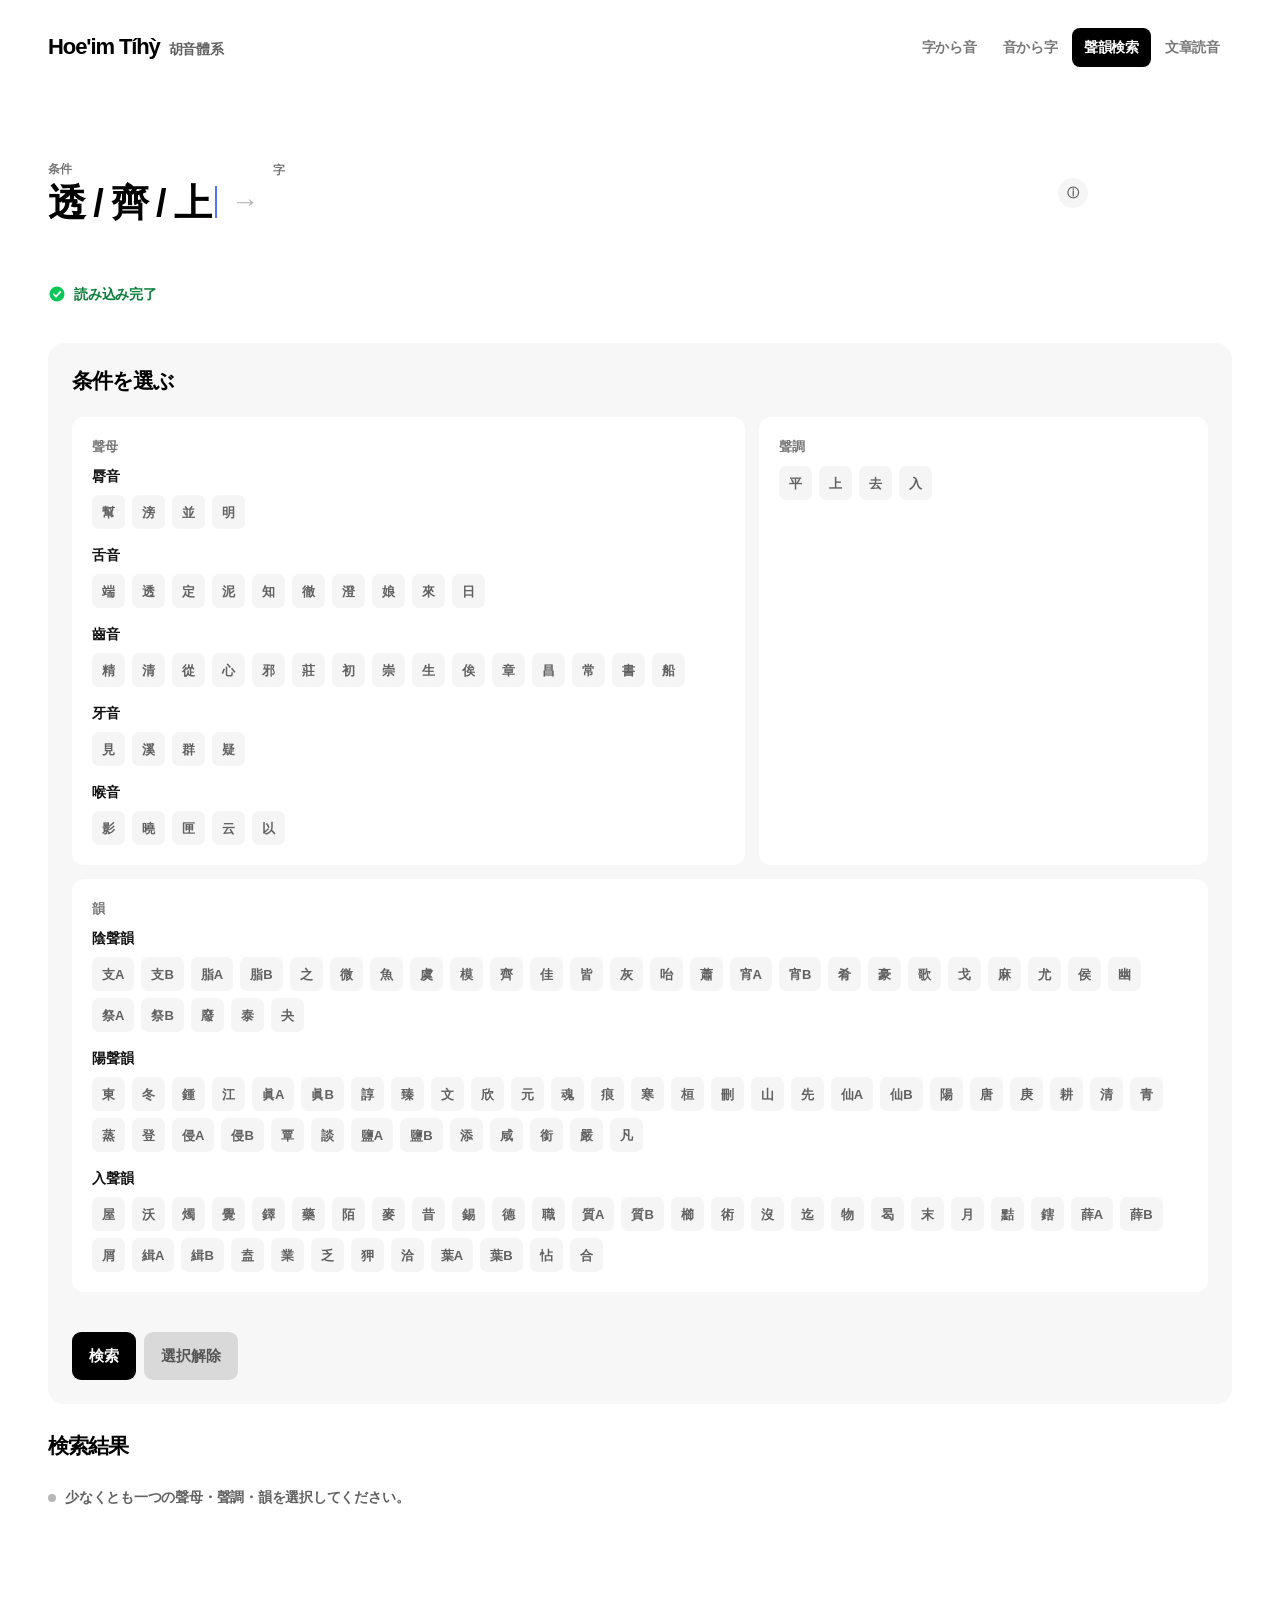
==== commit 9ae2c68e: "Add files via upload" ====
--- a/mc-tools.html
+++ b/mc-tools.html
@@ -71,7 +71,7 @@
 
 <script src="./Kuankhiunn0704.txt.js?v=20260331a"></script>
 <script src="./frequency-reading-overrides.js?v=20260901f"></script>
-<script src="./dictionary-core.js?v=20260901f"></script>
+<script src="./dictionary-core.js?v=20260902a"></script>
 <script src="./tool-demo-terms.js?v=20260901c"></script>
 <script src="./tool-demos.js?v=20260901a"></script>
 <script>
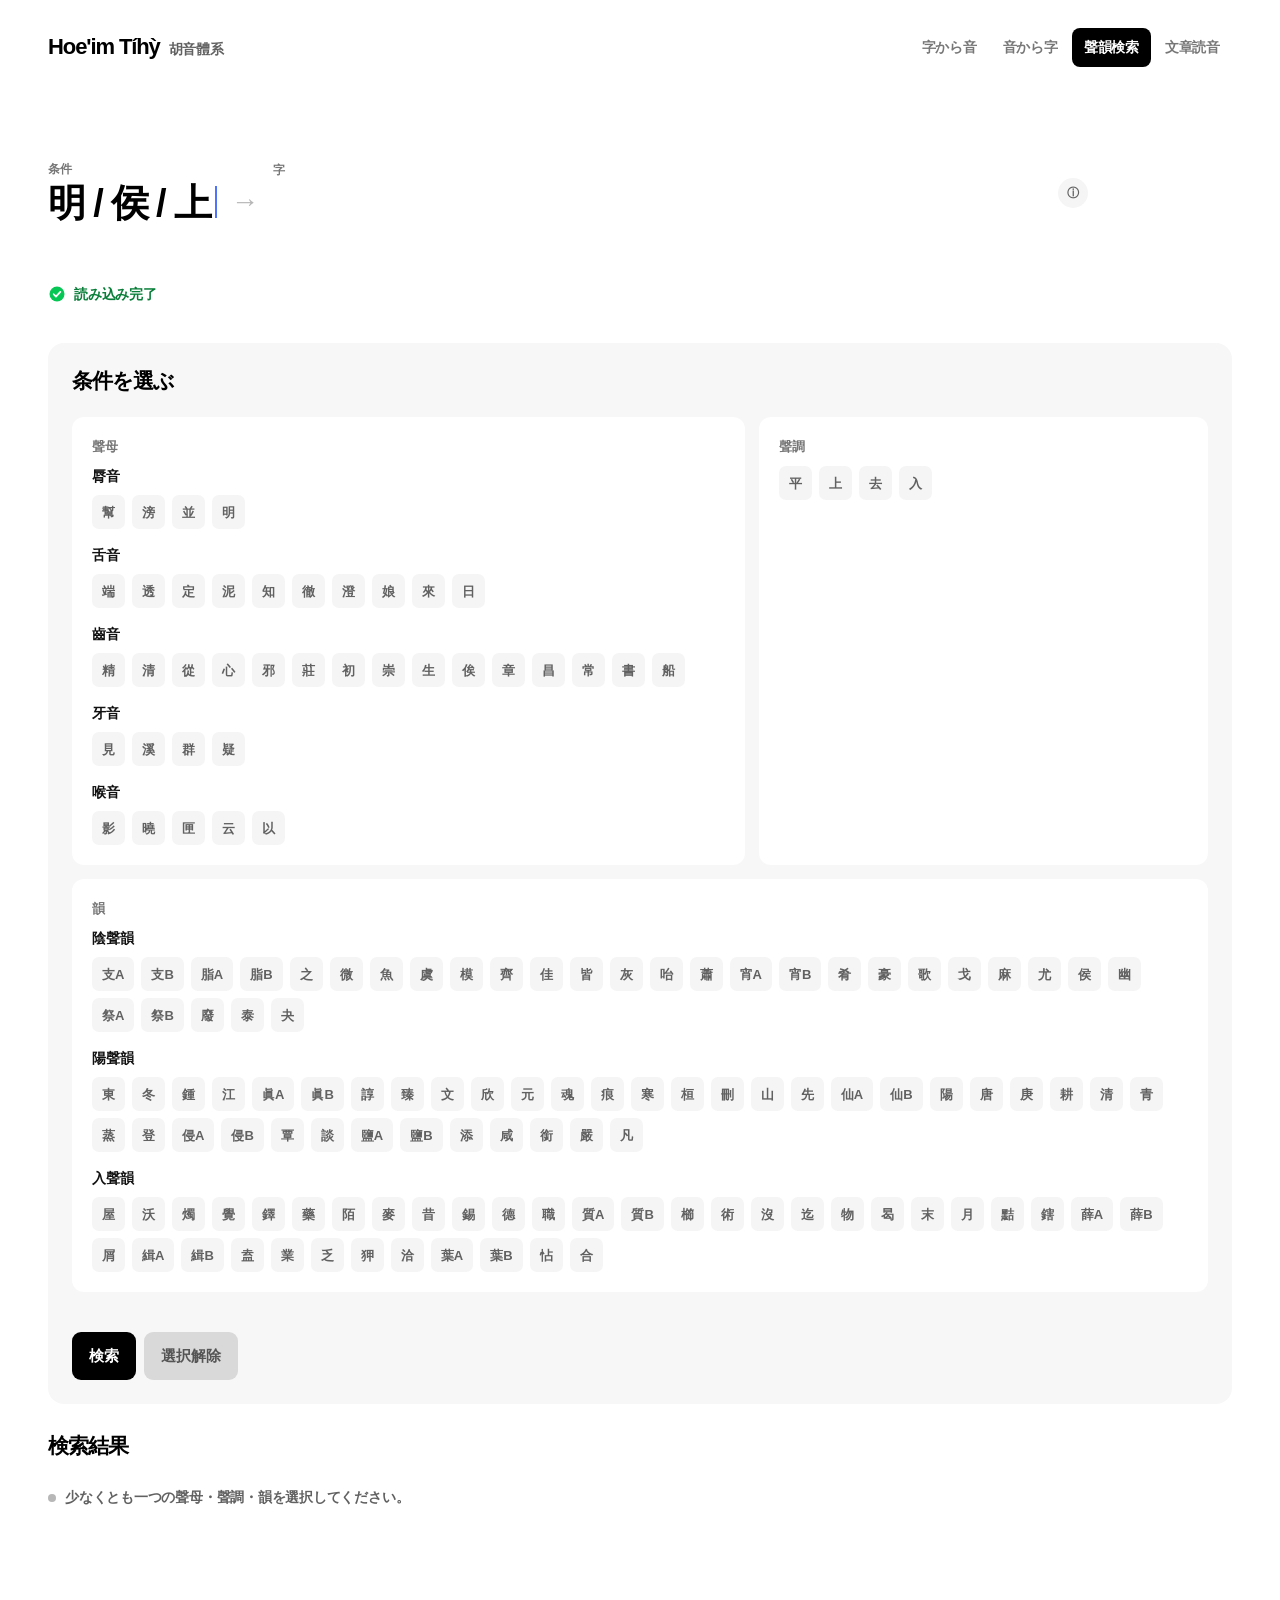
==== commit 614fc9ba: "Add files via upload" ====
--- a/mc-tools.html
+++ b/mc-tools.html
@@ -70,9 +70,9 @@
 </div>
 
 <script src="./Kuankhiunn0704.txt.js?v=20260331a"></script>
-<script src="./frequency-reading-overrides.js?v=20260901f"></script>
+<script src="./frequency-reading-overrides.js?v=20260902d"></script>
 <script src="./dictionary-core.js?v=20260902a"></script>
-<script src="./tool-demo-terms.js?v=20260901c"></script>
+<script src="./tool-demo-terms.js?v=20260904a"></script>
 <script src="./tool-demos.js?v=20260901a"></script>
 <script>
 const core = window.HuDictionaryCore;
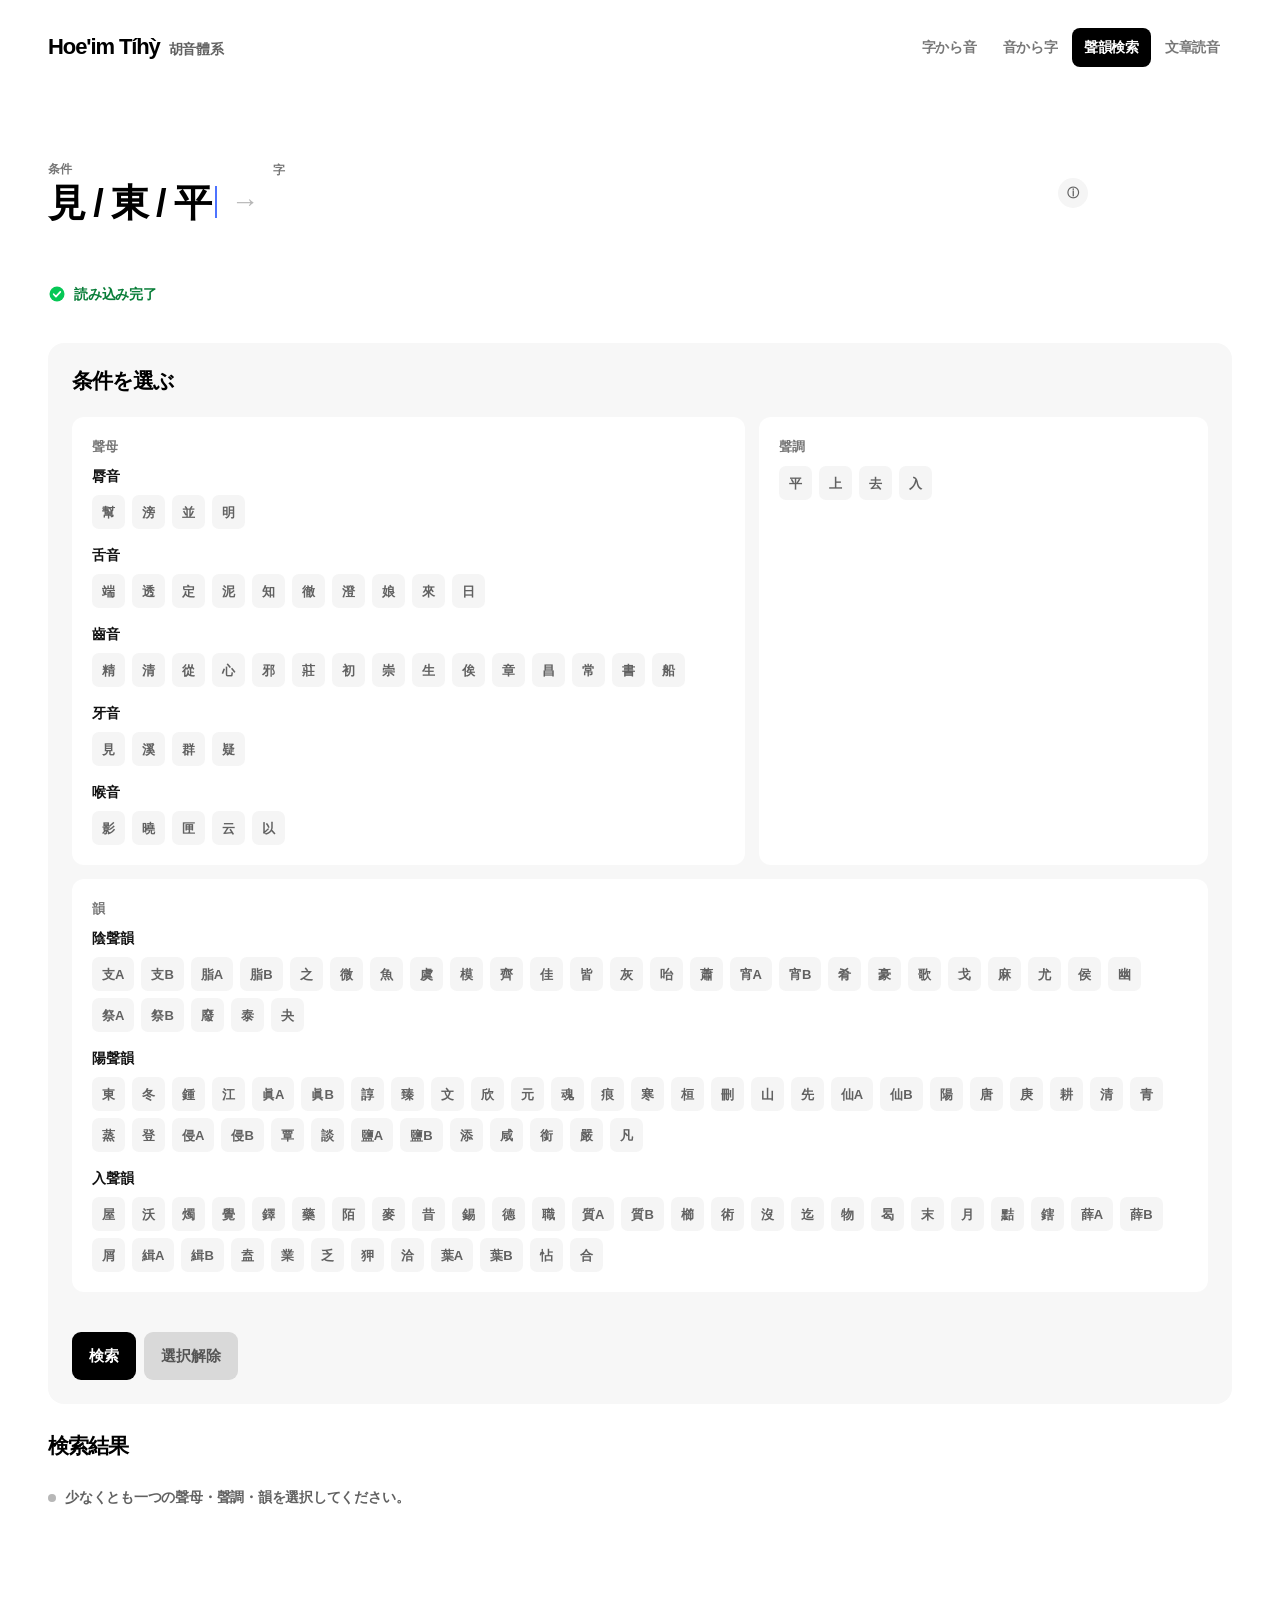
==== commit 276c4953: "Add files via upload" ====
--- a/mc-tools.html
+++ b/mc-tools.html
@@ -70,8 +70,8 @@
 </div>
 
 <script src="./Kuankhiunn0704.txt.js?v=20260331a"></script>
-<script src="./frequency-reading-overrides.js?v=20260902d"></script>
-<script src="./dictionary-core.js?v=20260902a"></script>
+<script src="./frequency-reading-overrides.js?v=20260914b"></script>
+<script src="./dictionary-core.js?v=20260914a"></script>
 <script src="./tool-demo-terms.js?v=20260904a"></script>
 <script src="./tool-demos.js?v=20260901a"></script>
 <script>
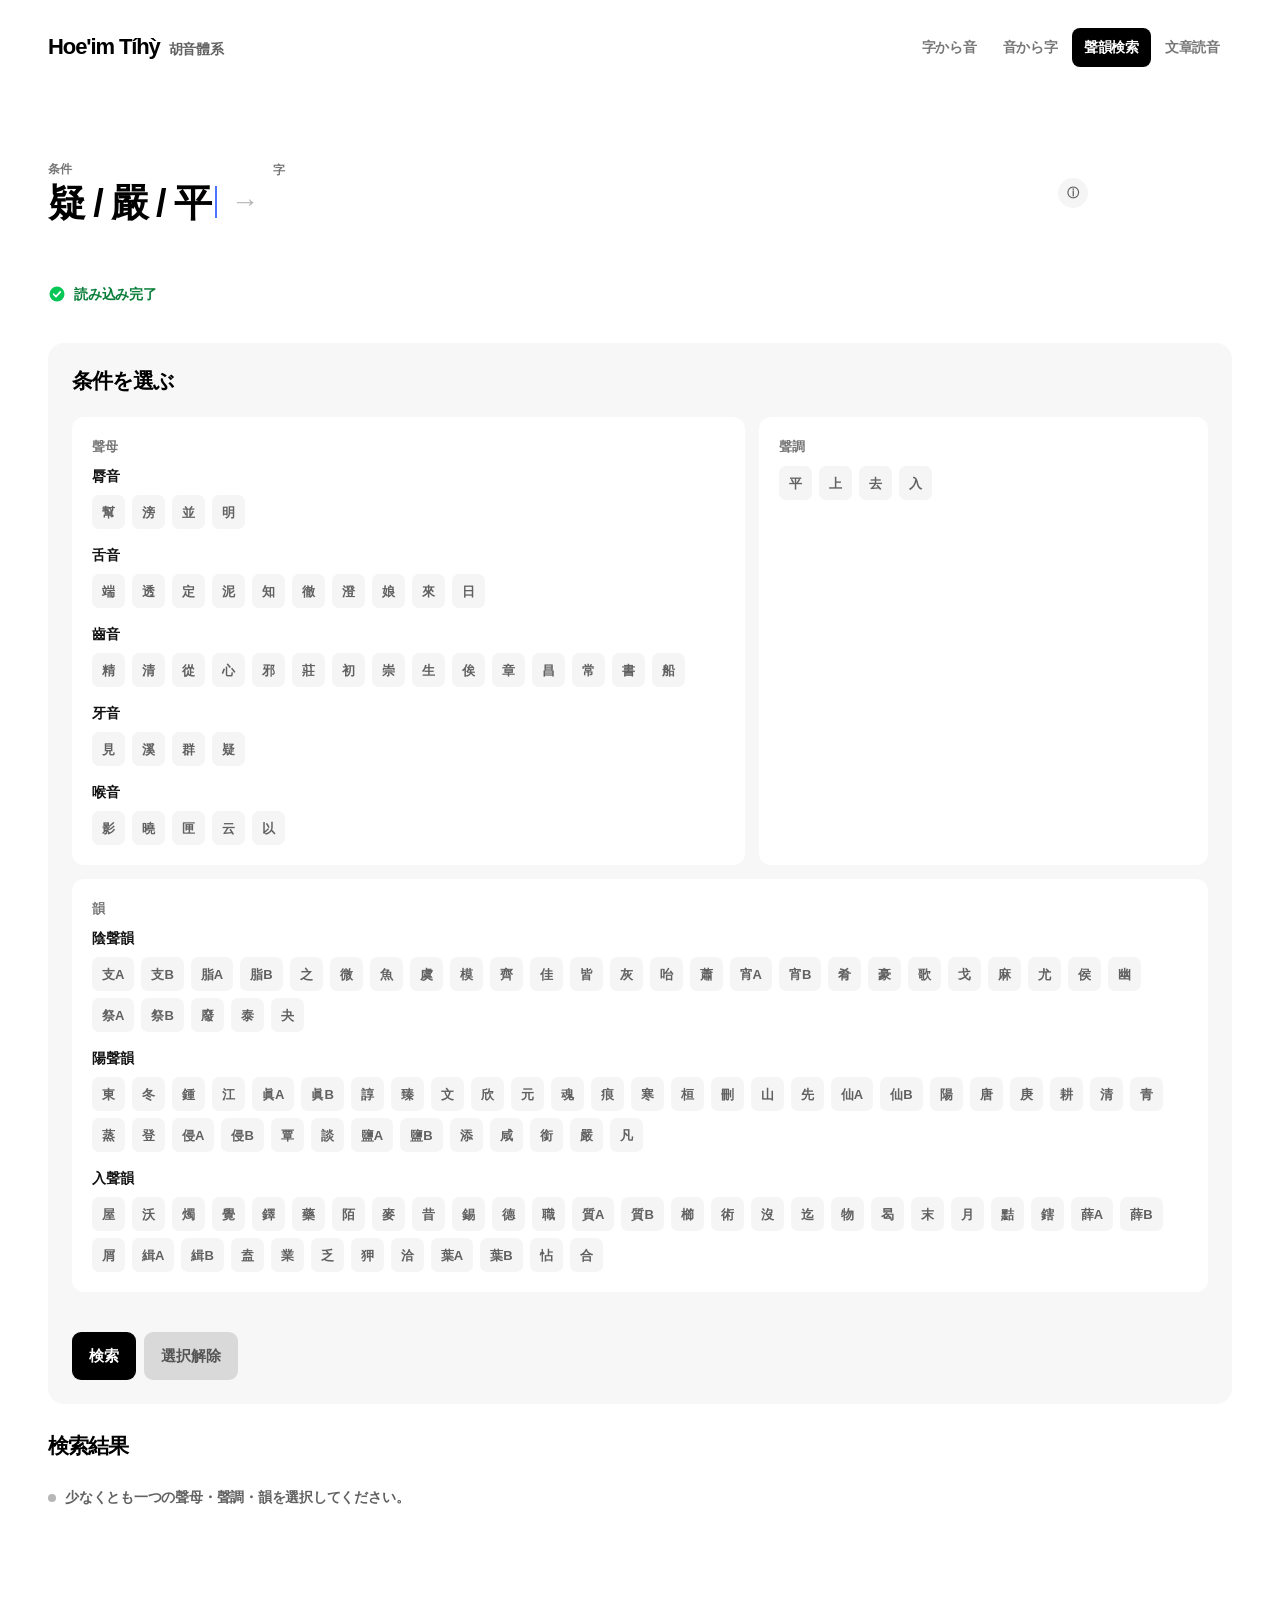
==== commit 79c3b158: "Add files via upload" ====
--- a/mc-tools.html
+++ b/mc-tools.html
@@ -70,8 +70,8 @@
 </div>
 
 <script src="./Kuankhiunn0704.txt.js?v=20260331a"></script>
-<script src="./frequency-reading-overrides.js?v=20260914b"></script>
-<script src="./dictionary-core.js?v=20260914a"></script>
+<script src="./frequency-reading-overrides.js?v=20260921c"></script>
+<script src="./dictionary-core.js?v=20260920a"></script>
 <script src="./tool-demo-terms.js?v=20260904a"></script>
 <script src="./tool-demos.js?v=20260901a"></script>
 <script>
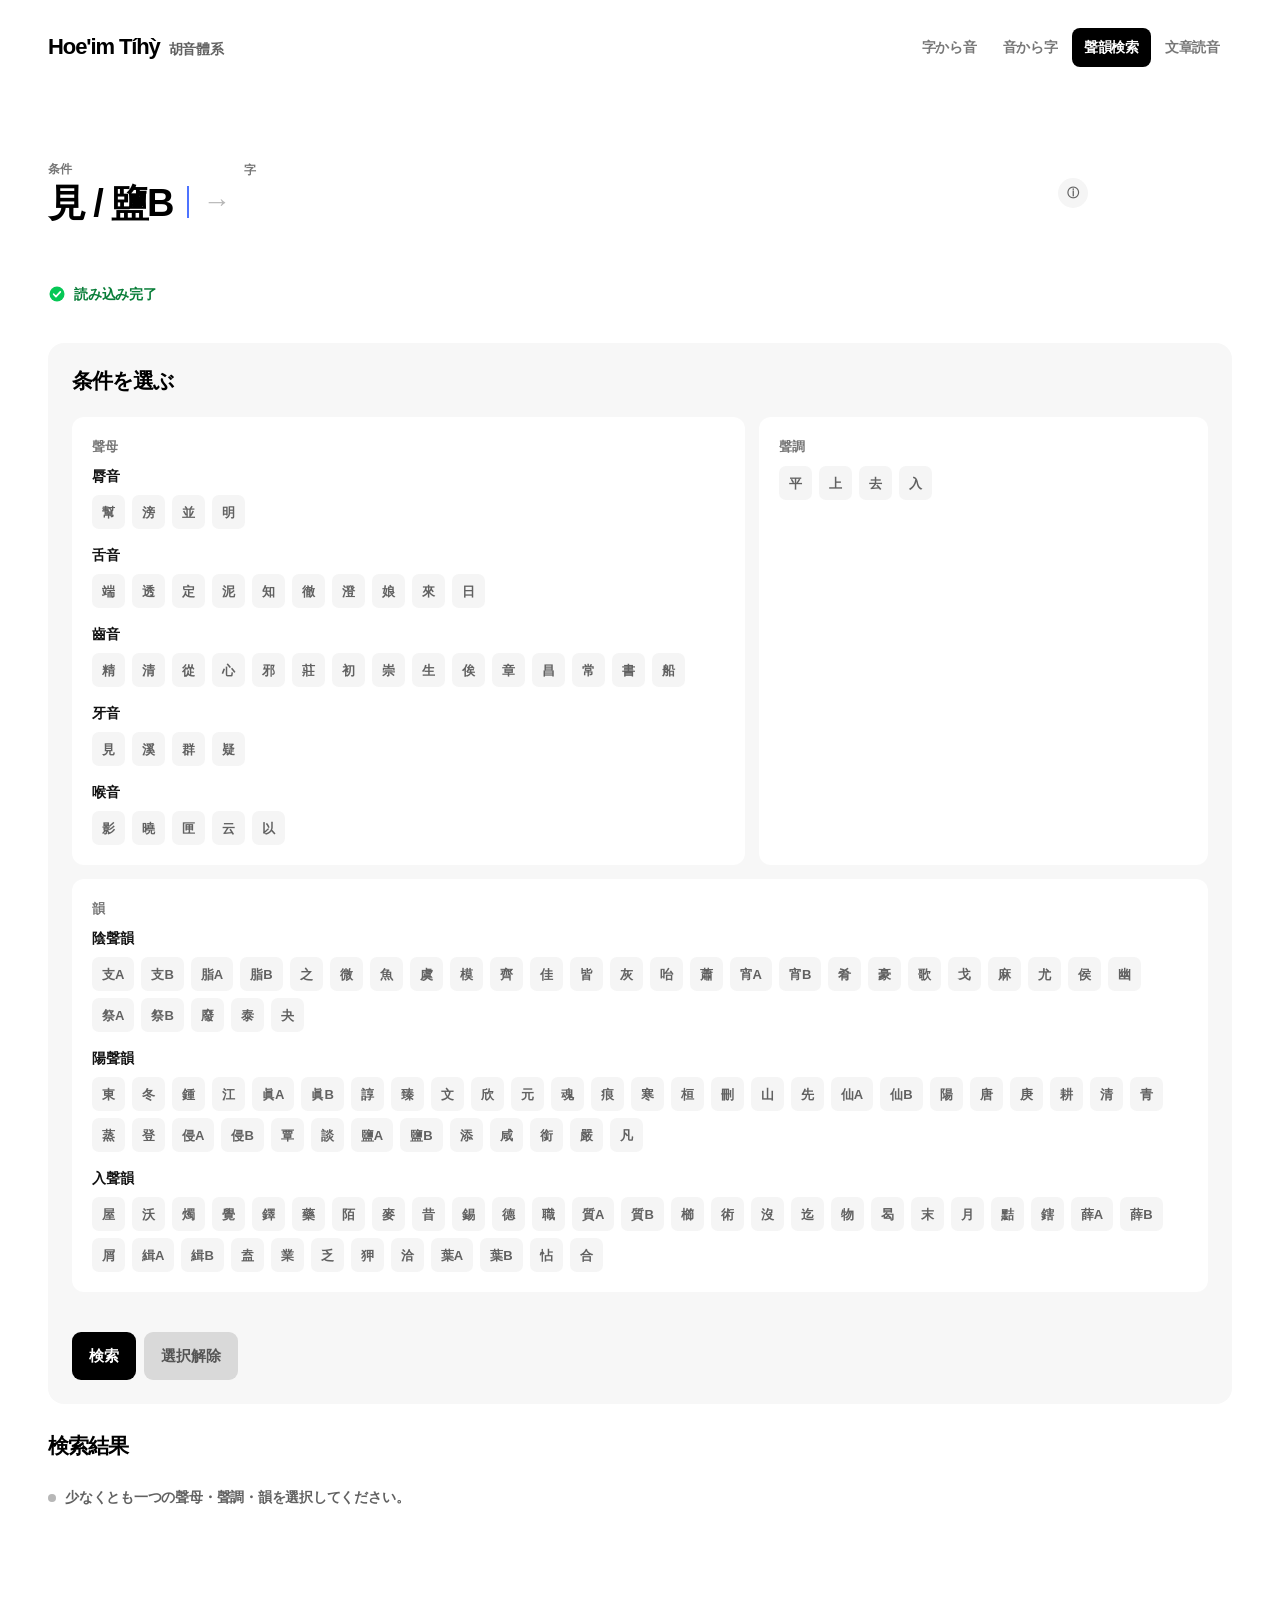
==== commit 9c3b36a5: "Publish latest dictionary site" ====
--- a/mc-tools.html
+++ b/mc-tools.html
@@ -4,7 +4,7 @@
   <meta charset="utf-8" />
   <meta name="viewport" content="width=device-width,initial-scale=1" />
   <title>Hoe'im Tíhỳ 胡音體系 | 聲韻検索</title>
-  <link rel="stylesheet" href="./site.css?v=20260829g" />
+  <link rel="stylesheet" href="./site.css?v=20260921a" />
 </head>
 <body>
 <div class="appShell">
@@ -70,10 +70,10 @@
 </div>
 
 <script src="./Kuankhiunn0704.txt.js?v=20260331a"></script>
-<script src="./frequency-reading-overrides.js?v=20260921c"></script>
-<script src="./dictionary-core.js?v=20260920a"></script>
+<script src="./frequency-reading-overrides.js?v=20260921d"></script>
+<script src="./dictionary-core.js?v=20261006b"></script>
 <script src="./tool-demo-terms.js?v=20260904a"></script>
-<script src="./tool-demos.js?v=20260901a"></script>
+<script src="./tool-demos.js?v=20260921a"></script>
 <script>
 const core = window.HuDictionaryCore;
 let dictionary = null;
--- a/site.css
+++ b/site.css
@@ -935,6 +935,16 @@
   color: var(--white);
 }
 
+.transcriptionRecommendation {
+  display: inline-block;
+  margin: 0 4px 0 2px;
+  color: var(--blue);
+  font-size: 11px;
+  font-weight: 700;
+  line-height: 18px;
+  vertical-align: middle;
+}
+
 .floatingMemo {
   position: fixed;
   top: 0;
